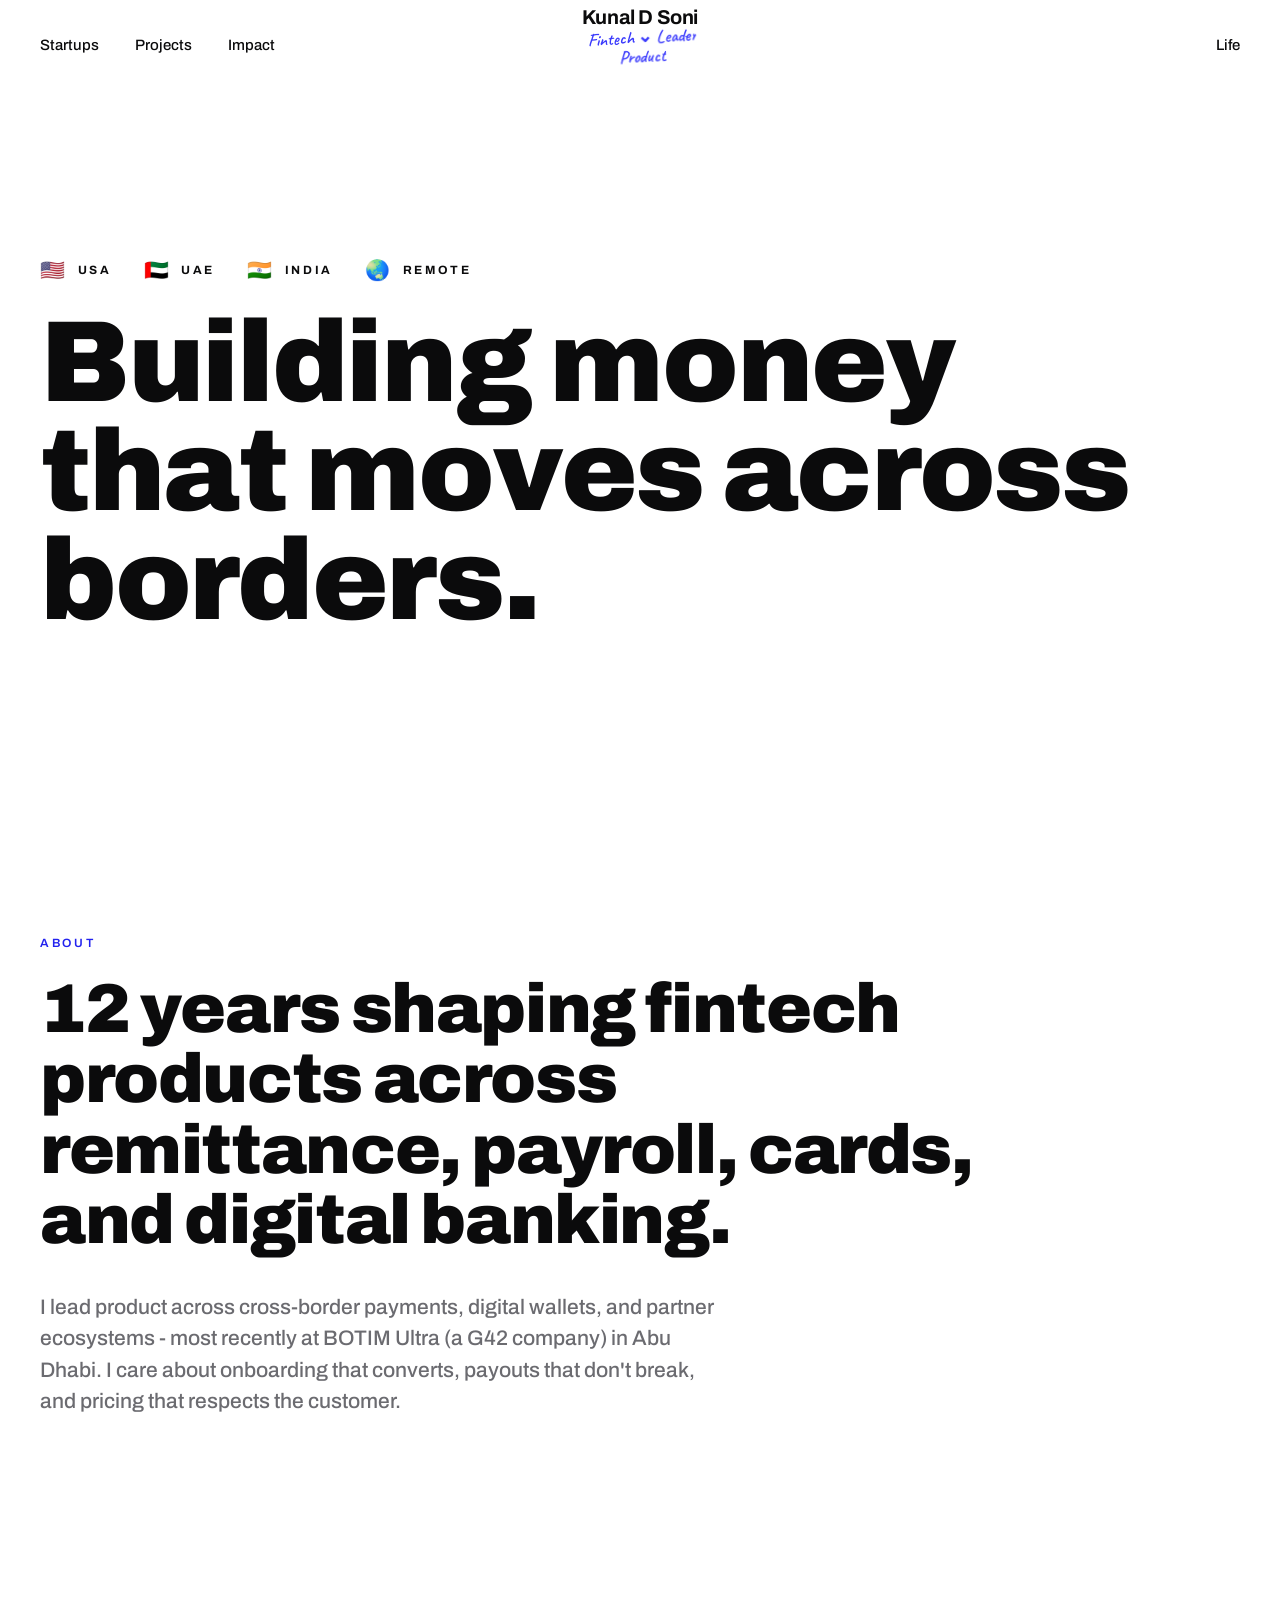
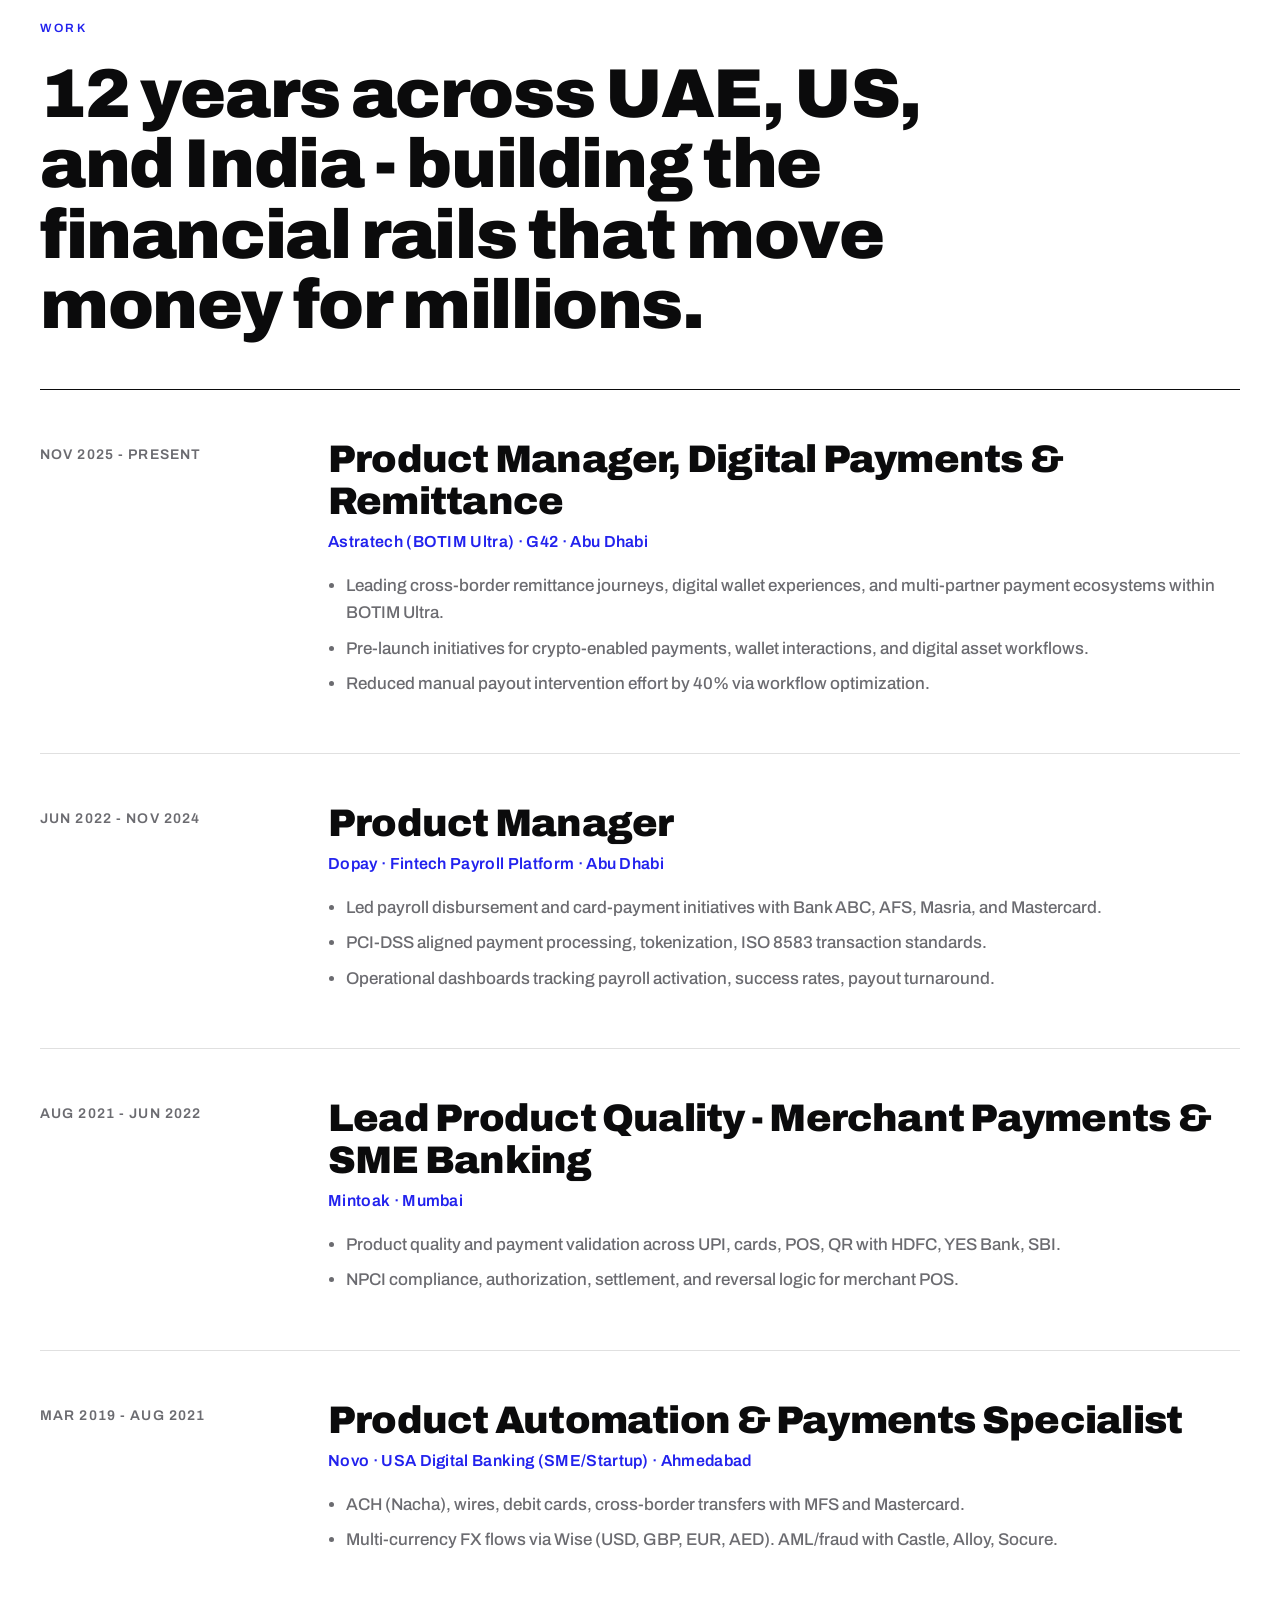
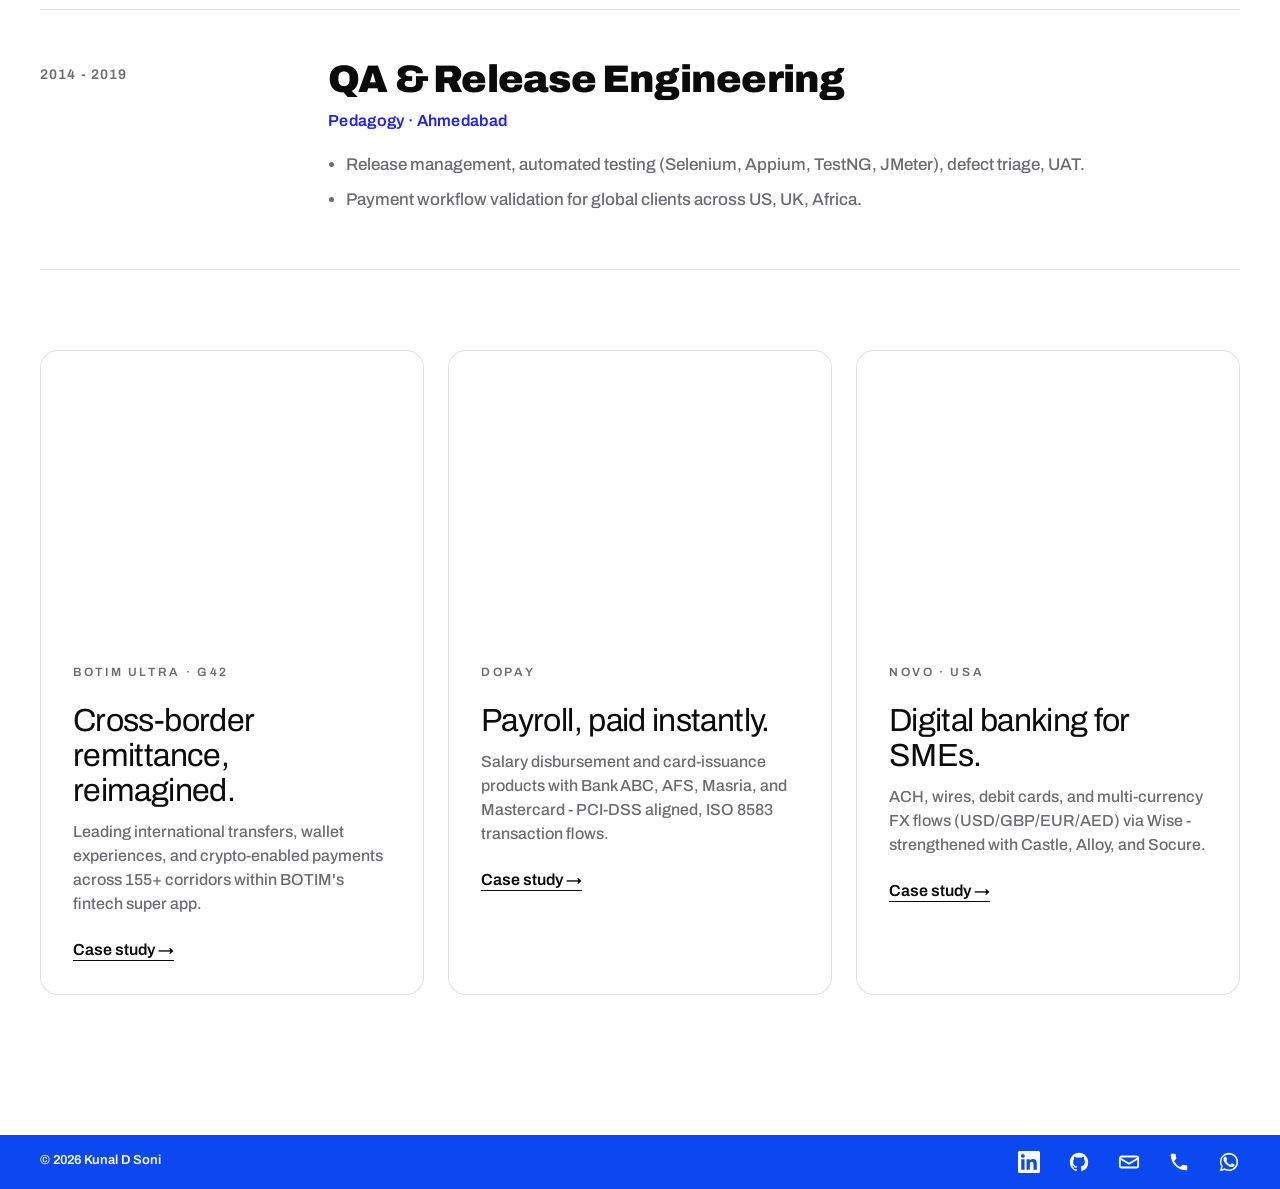
==== index.html @ e337e614 "Portfolio" ====
<!doctype html>
<html lang="en">
<head>
<meta charset="utf-8" />
<meta name="viewport" content="width=device-width,initial-scale=1" />
<title>Kunal D Soni - Senior Fintech Product Manager</title>
<meta name="description" content="Kunal D Soni - Senior Fintech Product Manager. 12 years building payments, remittance, cards, and digital banking products across UAE, US, and India." />
<link rel="preconnect" href="https://fonts.googleapis.com">
<link rel="preconnect" href="https://fonts.gstatic.com" crossorigin>
<link href="https://fonts.googleapis.com/css2?family=Archivo:ital,wght@0,300..900;1,300..900&family=Archivo+Narrow:wght@400..700&family=Caveat:wght@500;600;700&display=swap" rel="stylesheet">
<link rel="stylesheet" href="styles.css" />
</head>
<body>

<header class="nav nav--solid" id="nav">
  <a class="logo" href="#">
    <span>Kunal D Soni</span>
    <span class="logo__note">
      <span class="logo__note-row">
        <span class="logo__note-word logo__note-word--a">Fintech&nbsp;</span><span class="logo__note-arrow">⌄</span><span class="logo__note-word logo__note-word--b">&nbsp;Leader</span>
      </span>
      <span class="logo__note-row logo__note-row--indent">
        <span class="logo__note-word logo__note-word--c">Product</span>
      </span>
    </span>
  </a>
    <button class="nav__toggle" id="navToggle" aria-label="Menu" aria-expanded="false">
      <span></span><span></span><span></span>
    </button>
  <nav class="nav__links nav__links--left">
    <span class="has-submenu has-submenu--left">
      <a href="startups.html">Startups</a>
      <span class="submenu" role="menu">
        <a href="startups.html#botim"><span class="submenu__num">01</span><span class="submenu__word">Botim</span></a>
        <a href="startups.html#dopay"><span class="submenu__num">02</span><span class="submenu__word">Dopay</span></a>
        <a href="startups.html#mintoak"><span class="submenu__num">03</span><span class="submenu__word">Mintoak</span></a>
        <a href="startups.html#novo"><span class="submenu__num">04</span><span class="submenu__word">Novo</span></a>
        <a href="startups.html#pedagogy"><span class="submenu__num">05</span><span class="submenu__word">Pedagogy</span></a>
      </span>
    </span>
    <a href="projects.html">Projects</a>
    <a href="impact.html">Impact</a>
  </nav>
  <nav class="nav__links nav__links--right">
    <span class="has-submenu">
      <a href="life.html">Life</a>
      <span class="submenu" role="menu">
        <a href="life.html#travel"><span class="submenu__num">01</span><span class="submenu__word">Travel</span></a>
        <a href="life.html#food"><span class="submenu__num">02</span><span class="submenu__word">Food</span></a>
        <a href="life.html#books"><span class="submenu__num">03</span><span class="submenu__word">Books</span></a>
      </span>
    </span>
  </nav>
</header>

<section class="hero hero--plain">
  <div class="hero__inner">
    <ul class="locale-row" aria-label="Locations">
      <li><span class="flag">🇺🇸</span>USA</li>
      <li><span class="flag">🇦🇪</span>UAE</li>
      <li><span class="flag">🇮🇳</span>INDIA</li>
      <li><span class="flag">🌏</span>REMOTE</li>
    </ul>
    <h1 class="hero__title">
      <span>Building money</span>
      <span><em>that moves across borders.</em></span>
    </h1>
  </div>
</section>


<section class="intro" id="work">
  <div class="intro__grid">
    <p class="eyebrow dark">About</p>
    <h2 class="display">
      12 years shaping fintech products across <em>remittance, payroll, cards,</em> and digital banking.
    </h2>
    <p class="lede">
      I lead product across cross-border payments, digital wallets, and partner ecosystems -
      most recently at BOTIM Ultra (a G42 company) in Abu Dhabi. I care about onboarding that
      converts, payouts that don't break, and pricing that respects the customer.
    </p>
  </div>
</section>

<section class="timeline-wrap" id="work-timeline">
  <div class="timeline-wrap__inner">
    <p class="eyebrow dark">Work</p>
    <h2 class="display">12 years across <em>UAE, US,</em> and India - building the financial rails that move money for millions.</h2>

    <div class="timeline">
      <article class="job">
        <div class="job__when">Nov 2025 - Present</div>
        <div class="job__body">
          <h3>Product Manager, Digital Payments & Remittance</h3>
          <p class="job__co">Astratech (BOTIM Ultra) · G42 · Abu Dhabi</p>
          <ul>
            <li>Leading cross-border remittance journeys, digital wallet experiences, and multi-partner payment ecosystems within BOTIM Ultra.</li>
            <li>Pre-launch initiatives for crypto-enabled payments, wallet interactions, and digital asset workflows.</li>
            <li>Reduced manual payout intervention effort by 40% via workflow optimization.</li>
          </ul>
        </div>
      </article>

      <article class="job">
        <div class="job__when">Jun 2022 - Nov 2024</div>
        <div class="job__body">
          <h3>Product Manager</h3>
          <p class="job__co">Dopay · Fintech Payroll Platform · Abu Dhabi</p>
          <ul>
            <li>Led payroll disbursement and card-payment initiatives with Bank ABC, AFS, Masria, and Mastercard.</li>
            <li>PCI-DSS aligned payment processing, tokenization, ISO 8583 transaction standards.</li>
            <li>Operational dashboards tracking payroll activation, success rates, payout turnaround.</li>
          </ul>
        </div>
      </article>

      <article class="job">
        <div class="job__when">Aug 2021 - Jun 2022</div>
        <div class="job__body">
          <h3>Lead Product Quality - Merchant Payments & SME Banking</h3>
          <p class="job__co">Mintoak · Mumbai</p>
          <ul>
            <li>Product quality and payment validation across UPI, cards, POS, QR with HDFC, YES Bank, SBI.</li>
            <li>NPCI compliance, authorization, settlement, and reversal logic for merchant POS.</li>
          </ul>
        </div>
      </article>

      <article class="job">
        <div class="job__when">Mar 2019 - Aug 2021</div>
        <div class="job__body">
          <h3>Product Automation & Payments Specialist</h3>
          <p class="job__co">Novo · USA Digital Banking (SME/Startup) · Ahmedabad</p>
          <ul>
            <li>ACH (Nacha), wires, debit cards, cross-border transfers with MFS and Mastercard.</li>
            <li>Multi-currency FX flows via Wise (USD, GBP, EUR, AED). AML/fraud with Castle, Alloy, Socure.</li>
          </ul>
        </div>
      </article>

      <article class="job">
        <div class="job__when">2014 - 2019</div>
        <div class="job__body">
          <h3>QA & Release Engineering</h3>
          <p class="job__co">Pedagogy · Ahmedabad</p>
          <ul>
            <li>Release management, automated testing (Selenium, Appium, TestNG, JMeter), defect triage, UAT.</li>
            <li>Payment workflow validation for global clients across US, UK, Africa.</li>
          </ul>
        </div>
      </article>
    </div>
  </div>
</section>

<section class="cards" id="projects">
  <article class="card">
    <div class="card__media" style="background-image:url('https://images.unsplash.com/photo-1556742502-ec7c0e9f34b1?auto=format&fit=crop&w=1400&q=80')"></div>
    <div class="card__body">
      <p class="tag">BOTIM Ultra · G42</p>
      <h3>Cross-border remittance, reimagined.</h3>
      <p>Leading international transfers, wallet experiences, and crypto-enabled payments across 155+ corridors within BOTIM's fintech super app.</p>
      <a class="arrow" href="#">Case study →</a>
    </div>
  </article>
  <article class="card">
    <div class="card__media" style="background-image:url('https://images.unsplash.com/photo-1565514020179-026b92b84bb6?auto=format&fit=crop&w=1400&q=80')"></div>
    <div class="card__body">
      <p class="tag">Dopay</p>
      <h3>Payroll, paid instantly.</h3>
      <p>Salary disbursement and card-issuance products with Bank ABC, AFS, Masria, and Mastercard - PCI-DSS aligned, ISO 8583 transaction flows.</p>
      <a class="arrow" href="#">Case study →</a>
    </div>
  </article>
  <article class="card">
    <div class="card__media" style="background-image:url('https://images.unsplash.com/photo-1559526324-4b87b5e36e44?auto=format&fit=crop&w=1400&q=80')"></div>
    <div class="card__body">
      <p class="tag">Novo · USA</p>
      <h3>Digital banking for SMEs.</h3>
      <p>ACH, wires, debit cards, and multi-currency FX flows (USD/GBP/EUR/AED) via Wise - strengthened with Castle, Alloy, and Socure.</p>
      <a class="arrow" href="#">Case study →</a>
    </div>
  </article>
</section>


<footer class="foot">
  <div class="foot__bottom">
    <span class="foot__copy">© 2026 Kunal D Soni</span>
    <span class="foot__bottom-links">
      <a href="https://www.linkedin.com/in/kunaldsoni/" target="_blank" rel="noopener" aria-label="LinkedIn">
        <svg viewBox="0 0 24 24" fill="#fff"><path d="M20.45 20.45h-3.55v-5.57c0-1.33-.03-3.04-1.85-3.04-1.86 0-2.14 1.45-2.14 2.95v5.66H9.36V9h3.41v1.56h.05c.48-.9 1.64-1.85 3.37-1.85 3.6 0 4.27 2.37 4.27 5.45v6.29zM5.34 7.43a2.06 2.06 0 1 1 0-4.13 2.06 2.06 0 0 1 0 4.13zM7.12 20.45H3.56V9h3.56v11.45zM22.22 0H1.77C.79 0 0 .77 0 1.72v20.56C0 23.23.79 24 1.77 24h20.45c.98 0 1.78-.77 1.78-1.72V1.72C24 .77 23.2 0 22.22 0z"/></svg>
      </a>
      <a href="https://github.com/kunaldsoni" target="_blank" rel="noopener" aria-label="GitHub">
        <svg viewBox="0 0 24 24" fill="#fff"><path d="M12 2C6.48 2 2 6.58 2 12.22c0 4.51 2.87 8.34 6.84 9.69.5.1.68-.22.68-.49 0-.24-.01-.88-.01-1.72-2.78.62-3.37-1.36-3.37-1.36-.46-1.18-1.11-1.5-1.11-1.5-.91-.63.07-.62.07-.62 1 .07 1.53 1.05 1.53 1.05.89 1.56 2.34 1.11 2.91.85.09-.66.35-1.11.63-1.36-2.22-.26-4.55-1.13-4.55-5.04 0-1.11.39-2.02 1.03-2.74-.1-.26-.45-1.3.1-2.7 0 0 .84-.27 2.75 1.05.8-.23 1.65-.34 2.5-.34s1.7.11 2.5.34c1.91-1.32 2.75-1.05 2.75-1.05.55 1.4.2 2.44.1 2.7.64.72 1.03 1.63 1.03 2.74 0 3.92-2.34 4.78-4.57 5.03.36.32.68.94.68 1.9 0 1.37-.01 2.48-.01 2.81 0 .27.18.6.69.49A10.05 10.05 0 0 0 22 12.22C22 6.58 17.52 2 12 2Z"/></svg>
      </a>
      <a href="mailto:soni.kunal.dilip@gmail.com" aria-label="Email">
        <svg viewBox="0 0 24 24" xmlns="http://www.w3.org/2000/svg"><path fill="none" stroke="#fff" stroke-width="2" stroke-linecap="round" stroke-linejoin="round" d="M4 6h16c1.1 0 2 .9 2 2v8c0 1.1-.9 2-2 2H4c-1.1 0-2-.9-2-2V8c0-1.1.9-2 2-2z"/><path fill="none" stroke="#fff" stroke-width="2" stroke-linecap="round" stroke-linejoin="round" d="M22 8l-10 6L2 8"/></svg>
      </a>
      <a href="tel:+971529397033" aria-label="Phone">
        <svg viewBox="0 0 24 24" fill="#fff"><path d="M6.6 10.8a15 15 0 0 0 6.6 6.6l2.2-2.2a1 1 0 0 1 1-.25 11.4 11.4 0 0 0 3.6.57 1 1 0 0 1 1 1V20a1 1 0 0 1-1 1A17 17 0 0 1 3 4a1 1 0 0 1 1-1h3.5a1 1 0 0 1 1 1c0 1.25.2 2.46.57 3.6a1 1 0 0 1-.25 1l-2.22 2.2z"/></svg>
      </a>
      <a href="https://wa.me/971529397033" target="_blank" rel="noopener" aria-label="WhatsApp">
        <svg viewBox="0 0 24 24" fill="#fff"><path d="M17.47 14.38c-.3-.15-1.76-.87-2.03-.97-.27-.1-.47-.15-.67.15-.2.3-.77.97-.94 1.17-.17.2-.35.22-.65.07-.3-.15-1.26-.46-2.4-1.48-.89-.79-1.49-1.77-1.66-2.07-.17-.3-.02-.46.13-.61.13-.13.3-.35.45-.52.15-.17.2-.3.3-.5.1-.2.05-.37-.02-.52-.07-.15-.67-1.62-.92-2.22-.24-.58-.49-.5-.67-.51l-.57-.01c-.2 0-.52.07-.79.37-.27.3-1.04 1.02-1.04 2.48 0 1.46 1.06 2.88 1.21 3.08.15.2 2.09 3.2 5.07 4.49.71.31 1.26.49 1.69.63.71.22 1.36.19 1.87.12.57-.08 1.76-.72 2.01-1.41.25-.7.25-1.29.17-1.41-.07-.13-.27-.2-.57-.35ZM12.04 2C6.58 2 2.13 6.45 2.13 11.91c0 1.75.46 3.45 1.32 4.95L2 22l5.25-1.38a9.86 9.86 0 0 0 4.79 1.22h.01c5.46 0 9.91-4.45 9.91-9.91 0-2.65-1.03-5.14-2.9-7.01A9.84 9.84 0 0 0 12.04 2Zm0 18.13h-.01c-1.5 0-2.97-.4-4.25-1.16l-.31-.18-3.16.83.84-3.08-.2-.32a8.21 8.21 0 0 1-1.26-4.31c0-4.53 3.69-8.22 8.23-8.22 2.2 0 4.26.86 5.81 2.41a8.16 8.16 0 0 1 2.41 5.81c0 4.53-3.69 8.22-8.1 8.22Z"/></svg>
      </a>
    </span>
  </div>
</footer>

<script src="script.js"></script>
</body>
</html>
---- styles.css ----
:root{
  --ink:#0b0b0c;
  --paper:#ffffff;
  --cream:#dcd6fb;
  --accent:#2222EE;
  --muted:#6b6b70;
  --line:rgba(0,0,0,.12);
  --radius:18px;
  --maxw:1320px;
  --ease:cubic-bezier(.2,.7,.2,1);
}
*{box-sizing:border-box}
html,body{margin:0;padding:0}
html{scroll-behavior:smooth;scroll-padding-top:130px}
body{
  font-family:'Archivo',system-ui,sans-serif;
  background:var(--paper);
  color:var(--ink);
  -webkit-font-smoothing:antialiased;
  line-height:1.5;
  font-weight:500;
}
img,video{display:block;max-width:100%}
a{color:inherit;text-decoration:none}
em{font-style:normal;font-family:'Archivo',sans-serif;font-weight:900}
h1,h2,h3,h4,.display,.hero__title,.num,blockquote{font-family:'Archivo',sans-serif;font-weight:900;letter-spacing:-.01em}

/* ---------- NAV ---------- */
.nav{
  position:fixed;top:0;left:0;right:0;z-index:50;
  display:flex;align-items:center;justify-content:space-between;
  padding:28px 40px 16px;
  color:#fff;
  transition:background .4s var(--ease), color .4s var(--ease), backdrop-filter .4s;
}
.nav .logo{position:absolute;left:50%;top:50%;transform:translate(-50%,-50%);align-items:center}
.nav.scrolled{background:rgba(255,255,255,.9);backdrop-filter:blur(14px);color:var(--ink);border-bottom:1px solid var(--line)}
.nav.scrolled .btn--light{background:var(--ink);color:#fff}
.logo{display:inline-flex;flex-direction:column;align-items:flex-start;gap:2px;font-weight:700;letter-spacing:-.02em;font-size:20px;line-height:1}
.logo__note{display:inline-flex;flex-direction:column;align-items:center;font-family:'Caveat',cursive;font-weight:600;font-size:18px;letter-spacing:0;color:#3a3afc;transform:rotate(-3deg);transform-origin:left center;line-height:1;margin-left:4px;margin-top:2px}
.logo__note-row{white-space:nowrap;line-height:1.05;display:inline-flex;align-items:baseline}
.logo__note-row--indent{padding-bottom:2px}
.logo__note-word{display:inline-block;clip-path:inset(0 100% 0 0);animation:ink-draw .8s ease-out forwards}
.logo__note-word--a{animation-delay:.25s}
.logo__note-word--b{animation-delay:.95s}
.logo__note-word--c{animation-delay:2.05s}
.logo__note-arrow{display:inline-block;font-family:'Archivo',sans-serif;font-weight:700;transform:translateY(-1px) scale(.4);opacity:0;animation:arrow-pop .45s cubic-bezier(.34,1.56,.64,1) forwards;animation-delay:1.65s}
@keyframes ink-draw{to{clip-path:inset(0 0 0 0)}}
@keyframes arrow-pop{to{transform:translateY(-1px) scale(1);opacity:1}}
@media (prefers-reduced-motion:reduce){.logo__note-word,.logo__note-arrow{animation:none;clip-path:none;opacity:1;transform:none}}
.nav__links{display:flex;gap:36px;font-weight:500;font-size:15px}
.nav__links a{
  display:inline-block;padding:6px 0;
  transition:transform .25s var(--ease);
}
.nav__links a:hover{transform:translateY(-4px)}
.nav__cta{display:flex;align-items:center;gap:14px}
.search{background:transparent;border:0;color:inherit;cursor:pointer;padding:8px;border-radius:50%}
.search:hover{background:rgba(255,255,255,.15)}

/* ---------- BUTTONS ---------- */
.btn{
  display:inline-flex;align-items:center;gap:10px;
  font-weight:600;font-size:15px;letter-spacing:.01em;
  padding:14px 26px;border-radius:999px;
  transition:transform .25s var(--ease), background .25s, color .25s;
  cursor:pointer;border:0;
}
.btn:hover{transform:translateY(-2px)}
.btn--solid{background:var(--ink);color:#fff}
.btn--solid:hover{background:var(--accent)}
.btn--light{background:#fff;color:var(--ink)}
.btn--ghost{background:transparent;color:#fff;border:1px solid rgba(255,255,255,.5)}
.btn--ghost:hover{background:rgba(255,255,255,.12)}
.btn.lg{padding:20px 38px;font-size:17px}
.play{display:inline-flex;align-items:center;justify-content:center;width:26px;height:26px;border-radius:50%;background:rgba(255,255,255,.18);font-size:12px}

/* ---------- HERO ---------- */
.hero{
  position:relative;
  height:100vh;min-height:680px;
  overflow:hidden;
  color:#fff;
  display:flex;align-items:flex-end;
}
.hero__video{
  position:absolute;inset:0;
  width:100%;height:100%;
  object-fit:cover;
  z-index:0;
}
.hero__scrim{
  position:absolute;inset:0;z-index:1;
  background:
    linear-gradient(180deg, rgba(0,0,0,.45) 0%, rgba(0,0,0,0) 35%, rgba(0,0,0,0) 60%, rgba(0,0,0,.65) 100%),
    linear-gradient(90deg, rgba(0,0,0,.35), rgba(0,0,0,0) 50%);
}
.hero__inner{
  position:relative;z-index:2;
  padding:0 40px 90px;
  max-width:var(--maxw);width:100%;margin:0 auto;
}
.eyebrow{
  text-transform:uppercase;letter-spacing:.22em;font-size:12px;font-weight:600;
  opacity:.85;margin:0 0 22px;
}
.eyebrow.dark{color:var(--accent);opacity:1}
.hero__title{
  font-family:'Archivo',sans-serif;
  font-weight:900;
  font-size:clamp(56px, 9vw, 140px);
  line-height:.95;
  letter-spacing:-.02em;
  margin:0 0 38px;
  text-transform:none;
}
.hero__title span{display:block}
.hero__row{display:flex;gap:14px;flex-wrap:wrap}
.vctrl{
  position:absolute;right:32px;bottom:32px;z-index:3;
  width:64px;height:64px;
  background:transparent;
  border:1.5px solid #fff;
  border-radius:0;
  cursor:pointer;
  display:flex;align-items:center;justify-content:center;
  transition:background .25s var(--ease);
}
.vctrl:hover{background:rgba(255,255,255,.15)}
.vctrl__icon{display:inline-flex;gap:5px;align-items:center;justify-content:center;width:18px;height:20px}
.vctrl__icon i{display:block;width:4px;height:20px;background:#fff}
/* play state */
.vctrl.is-paused .vctrl__icon{
  width:0;height:0;
  border-style:solid;
  border-width:10px 0 10px 16px;
  border-color:transparent transparent transparent #fff;
  margin-left:4px;
}
.vctrl.is-paused .vctrl__icon i{display:none}
.hero__scroll{
  position:absolute;left:40px;bottom:32px;z-index:3;
  font-size:12px;letter-spacing:.22em;text-transform:uppercase;
  display:flex;align-items:center;gap:14px;
}
.hero__scroll span{width:40px;height:1px;background:#fff;display:block;animation:dash 2s var(--ease) infinite}
@keyframes dash{0%,100%{transform:scaleX(.4);transform-origin:left}50%{transform:scaleX(1);transform-origin:left}}

/* ---------- MARQUEE ---------- */
.marquee{
  background:var(--ink);color:#fff;
  padding:22px 0;overflow:hidden;
  border-top:1px solid rgba(255,255,255,.08);
  border-bottom:1px solid rgba(255,255,255,.08);
}
.marquee__track{
  display:flex;gap:48px;white-space:nowrap;
  animation:scroll 40s linear infinite;
  font-family:'Archivo',sans-serif;font-size:22px;font-weight:300;opacity:.85;
}
.marquee__track span{flex-shrink:0}
@keyframes scroll{to{transform:translateX(-50%)}}

/* ---------- INTRO ---------- */
.intro{padding:160px 40px 100px;max-width:var(--maxw);margin:0 auto}
.intro__grid{max-width:980px}
.display{
  font-family:'Archivo',sans-serif;font-weight:900;
  font-size:clamp(40px, 5.4vw, 78px);
  line-height:1.02;letter-spacing:-.02em;
  margin:18px 0 36px;
}
.display.light{color:#fff}
.lede{font-size:21px;line-height:1.5;color:var(--muted);max-width:680px}

/* ---------- CARDS ---------- */
.cards{
  display:grid;grid-template-columns:repeat(3,1fr);gap:24px;
  max-width:var(--maxw);margin:0 auto;padding:0 40px 140px;
}
.card{
  background:#fff;border-radius:var(--radius);overflow:hidden;
  border:1px solid var(--line);
  transition:transform .5s var(--ease), box-shadow .5s var(--ease);
}
.card:hover{transform:translateY(-6px);box-shadow:0 30px 60px -30px rgba(0,0,0,.25)}
.card__media{height:280px;background-size:cover;background-position:center;transition:transform .8s var(--ease)}
.card:hover .card__media{transform:scale(1.05)}
.card__body{padding:32px}
.tag{font-size:12px;letter-spacing:.22em;text-transform:uppercase;color:var(--accent);font-weight:600;margin:0 0 14px}
.card__body h3{font-family:'Archivo',sans-serif;font-weight:400;font-size:32px;letter-spacing:-.02em;margin:0 0 12px;line-height:1.1}
.card__body p{color:var(--muted);margin:0 0 22px}
.arrow{font-weight:600;border-bottom:1px solid currentColor;padding-bottom:2px;transition:color .25s}
.arrow:hover{color:var(--accent)}

/* ---------- QUOTE ---------- */
.quote{
  background:var(--cream);
  padding:140px 40px;text-align:center;
}
.quote blockquote{
  max-width:1000px;margin:0 auto;
  font-family:'Archivo',sans-serif;font-weight:300;
  font-size:clamp(28px, 4vw, 52px);
  line-height:1.2;letter-spacing:-.02em;
}
.quote p{margin:0 0 28px}
.quote footer{font-family:'Inter',sans-serif;font-size:14px;letter-spacing:.18em;text-transform:uppercase;color:var(--muted);font-weight:600}

/* ---------- STATS ---------- */
.stats{
  display:grid;grid-template-columns:repeat(4,1fr);
  max-width:var(--maxw);margin:0 auto;padding:140px 40px;
  gap:24px;
}
.stat{display:flex;flex-direction:column;gap:8px;border-top:1px solid var(--ink);padding-top:24px}
.num{font-family:'Archivo',sans-serif;font-weight:400;font-size:clamp(48px,5vw,72px);letter-spacing:-.03em;line-height:1}
.lbl{font-size:14px;color:var(--muted);letter-spacing:.05em}

/* ---------- CTA ---------- */
.cta{
  background:var(--cream);color:var(--ink);
  padding:160px 40px;text-align:center;
}
.cta p{font-size:19px;color:rgba(0,0,0,.65);margin:0 0 40px}
.cta .display.light{color:var(--ink)}

/* ---------- FOOTER (Obama-style blue) ---------- */
.foot{
  background:#0b48f0;color:#fff;
  padding:10px 40px;
}
.foot__top{
  max-width:var(--maxw);margin:0 auto 60px;
  display:flex;justify-content:flex-start;
}
.foot__cta{
  background:#fff;color:var(--ink);
  padding:18px 38px;border-radius:0;
  font-family:'Archivo',sans-serif;font-weight:800;font-size:18px;
  letter-spacing:-.01em;
  transition:background .25s, color .25s;
}
.foot__cta:hover{background:var(--ink);color:#fff}
.foot__grid{
  display:grid;grid-template-columns:repeat(4,1fr);gap:40px;
  max-width:var(--maxw);margin:0 auto;
}
.foot__col{display:flex;flex-direction:column}
.foot h4{
  font-size:15px;font-weight:600;letter-spacing:0;
  margin:0 0 32px;padding-bottom:18px;
  border-top:1px solid #fff;padding-top:24px;
  color:#fff;
  text-transform:none;
}
.foot a{
  display:flex;align-items:center;gap:10px;
  padding:10px 0;color:#fff;
  font-family:'Archivo',sans-serif;font-weight:800;font-size:22px;
  letter-spacing:-.01em;line-height:1.2;
  transition:opacity .2s, transform .25s var(--ease);
}
.foot a:hover{transform:translateX(4px);text-decoration:underline;text-underline-offset:6px;text-decoration-thickness:2px}
.foot__col--social{flex-direction:row;flex-wrap:wrap;gap:28px;align-items:center}
.foot__col--social h4{flex-basis:100%;margin-bottom:8px}
.foot__col--social a{
  font-size:0;padding:0;width:32px;height:32px;
  display:inline-flex;align-items:center;justify-content:center;
  background:transparent;
  transition:opacity .2s, transform .2s var(--ease);
}
.foot__col--social a:hover{opacity:.7;transform:translateY(-2px);text-decoration:none;background:transparent}
.foot__col--social svg{width:28px;height:28px;flex-shrink:0;fill:#fff}
.foot__bottom{
  max-width:var(--maxw);margin:0 auto;padding-top:0;
  border-top:none;
  display:flex;justify-content:space-between;flex-wrap:wrap;gap:16px;
  font-size:14px;color:rgba(255,255,255,.85);
}
.small{font-size:13px;color:rgba(255,255,255,.7);margin-top:12px}

/* ---------- SUB-PAGES ---------- */
.nav--solid{background:var(--paper);color:var(--ink);border-bottom:1px solid transparent;position:sticky}
.nav--solid.scrolled{border-bottom-color:var(--line)}
.nav--solid .nav__links a.active{font-weight:800}
.page{padding-top:0}
.page__main{max-width:var(--maxw);margin:0 auto;padding:140px 40px 80px}
.page__head{max-width:1000px;margin:0 auto;padding-bottom:0;position:relative;text-align:center}
.page__head .locale-row{justify-content:center}
.page__head .locale-row{margin:24px 0 0;padding-bottom:0}
.page__head .display{margin-top:16px}

.timeline-wrap{padding:80px 40px 80px}
.timeline-wrap__inner{max-width:var(--maxw);margin:0 auto}
.timeline-wrap .display{margin-bottom:48px;max-width:1000px}
.timeline{display:flex;flex-direction:column;gap:0;border-top:1px solid var(--ink)}
.job{display:grid;grid-template-columns:240px 1fr;gap:48px;padding:48px 0;border-bottom:1px solid var(--line)}
.job__when{font-size:14px;letter-spacing:.08em;text-transform:uppercase;color:var(--muted);font-weight:600;padding-top:6px}
.job__body h3{font-family:'Archivo',sans-serif;font-weight:900;font-size:clamp(28px,3vw,40px);line-height:1.1;letter-spacing:-.02em;margin:0 0 8px}
.job__co{color:var(--accent);font-weight:600;margin:0 0 18px;letter-spacing:.02em}
.job__body ul{margin:0;padding-left:18px;color:var(--muted);font-size:17px;line-height:1.6}
.job__body li{margin-bottom:8px}

.projects{display:flex;flex-direction:column;border-top:1px solid var(--ink)}
.proj{padding:56px 0;border-bottom:1px solid var(--line)}
.proj h3{font-family:'Archivo',sans-serif;font-weight:900;font-size:clamp(36px,5vw,64px);line-height:1.05;letter-spacing:-.025em;margin:8px 0 18px;max-width:18ch}
.proj p:not(.tag){font-size:19px;color:var(--muted);max-width:75ch;line-height:1.6}

.stats--page{padding:60px 0;grid-template-columns:repeat(3,1fr)}
.impact-story{margin:8px auto 0;padding-top:48px;border-top:1px solid var(--line);max-width:900px}
.bullets{margin:32px 0 0;padding-left:20px;color:var(--muted);font-size:18px;line-height:1.65}
.bullets li{margin-bottom:12px}

.contact{display:flex;flex-direction:column;border-top:1px solid var(--ink)}
.contact__row{
  display:grid;grid-template-columns:220px 1fr;gap:32px;
  padding:32px 0;border-bottom:1px solid var(--line);
  align-items:baseline;transition:padding .3s var(--ease), color .3s;
}
.contact__row:hover:not(.contact__row--static){padding-left:18px;color:var(--accent)}
.contact__lbl{font-size:14px;letter-spacing:.18em;text-transform:uppercase;color:var(--muted);font-weight:600}
.contact__val{font-family:'Archivo',sans-serif;font-weight:900;font-size:clamp(28px,3.4vw,44px);letter-spacing:-.02em;line-height:1.1}

/* ---------- BIG LINKS (LinkedIn / GitHub) ---------- */
.big-links{
  list-style:none;margin:60px 0 80px;padding:0;
  border-top:1px solid var(--ink);
}
.big-links li{border-bottom:1px solid var(--ink)}
.big-link{
  position:relative;display:flex;align-items:center;gap:32px;
  padding:36px 28px;
  color:var(--ink);
  overflow:hidden;isolation:isolate;
  transition:color .5s var(--ease), padding-left .5s var(--ease);
}
.big-link::before{
  content:"";position:absolute;inset:0;z-index:-1;
  background:var(--ink);
  transform:translateY(101%);
  transition:transform .55s cubic-bezier(.7,0,.2,1);
}
.big-link:hover{color:#fff;padding-left:48px}
.big-link:hover::before{transform:translateY(0)}

/* Brand icon - slides in from the left on hover */
.big-link__icon{
  display:inline-flex;align-items:center;justify-content:center;
  width:72px;height:72px;flex-shrink:0;
  transform:translateX(-30px) scale(.6);opacity:0;
  transition:transform .55s var(--ease), opacity .4s;
}
.big-link__icon svg{width:100%;height:100%}
.big-link:hover .big-link__icon{transform:translateX(0) scale(1);opacity:1}

/* Text mask - two stacked copies slide up like a flip board */
.big-link__row{
  display:flex;align-items:center;justify-content:space-between;
  flex:1;gap:24px;
}
.big-link__text{
  display:flex;flex-direction:column;overflow:hidden;
  font-family:'Archivo',sans-serif;font-weight:900;
  font-size:clamp(48px, 8vw, 120px);
  line-height:1;letter-spacing:-.03em;
  height:1em;
}
.big-link__text span{
  display:block;
  transform:translateY(0);
  transition:transform .55s cubic-bezier(.7,0,.2,1);
}
.big-link:hover .big-link__text span{transform:translateY(-100%)}

/* Arrow - rotates 45deg on hover */
.big-link__arrow{
  display:inline-flex;align-items:center;justify-content:center;
  width:56px;height:56px;flex-shrink:0;
  border:1.5px solid currentColor;border-radius:50%;
  transition:transform .5s var(--ease);
}
.big-link__arrow svg{width:24px;height:24px}
.big-link:hover .big-link__arrow{transform:rotate(45deg)}

@media (max-width:900px){
  .big-link{padding:24px 16px;gap:16px}
  .big-link:hover{padding-left:24px}
  .big-link__icon{width:44px;height:44px}
  .big-link__arrow{width:44px;height:44px}
  .big-link__arrow svg{width:18px;height:18px}
}

/* ---------- CONTACT (IMPACT) ---------- */
.page--dark{background:#0b0b0c;color:#fff}
.nav--dark{background:#0b0b0c;color:#fff;border-bottom:1px solid rgba(255,255,255,.08)}
.nav--dark .nav__links a.active{color:var(--accent)}

.contact-hero{
  max-width:var(--maxw);margin:0 auto;
  padding:160px 40px 60px;
  position:relative;
}
.contact-hero__eyebrow{
  display:inline-flex;align-items:center;gap:10px;
  font-size:13px;letter-spacing:.22em;text-transform:uppercase;font-weight:600;
  color:var(--accent);
  padding:8px 16px;border:1px solid rgba(34,34,238,.4);border-radius:999px;
  margin:0 0 50px;
}
.contact-hero__eyebrow::before{
  content:"";width:8px;height:8px;border-radius:50%;background:var(--accent);
  box-shadow:0 0 0 0 rgba(34,34,238,.6);
  animation:pulse 2s infinite;
}
@keyframes pulse{
  0%{box-shadow:0 0 0 0 rgba(34,34,238,.6)}
  70%{box-shadow:0 0 0 14px rgba(34,34,238,0)}
  100%{box-shadow:0 0 0 0 rgba(34,34,238,0)}
}

.contact-hero__title{
  font-family:'Archivo',sans-serif;font-weight:900;
  font-size:clamp(64px, 11vw, 180px);
  line-height:.9;letter-spacing:-.035em;
  margin:0 0 60px;
}
.contact-hero__title em{
  font-style:normal;font-weight:900;
  color:var(--accent);
  background:linear-gradient(180deg,var(--accent) 0%, #7a7aff 100%);
  -webkit-background-clip:text;background-clip:text;
  -webkit-text-fill-color:transparent;
}

.contact-hero__email{
  display:flex;align-items:center;justify-content:space-between;gap:24px;
  width:100%;padding:36px 0;
  border-top:1px solid var(--ink);
  border-bottom:1px solid var(--ink);
  font-family:'Archivo',sans-serif;font-weight:800;
  font-size:clamp(22px, 3.4vw, 44px);
  letter-spacing:-.02em;color:var(--ink);
  transition:padding .35s var(--ease), color .35s, border-color .35s;
}
.contact-hero__email:hover{padding-left:24px;padding-right:24px;color:var(--accent);border-color:var(--accent)}
.contact-hero__email svg{flex-shrink:0;transition:transform .35s var(--ease)}
.contact-hero__email:hover svg{transform:translateX(8px) rotate(-12deg)}

.contact-hero__grid{
  display:grid;grid-template-columns:repeat(3,1fr);gap:20px;
  margin:60px 0 80px;
}
.ch-card{
  display:flex;flex-direction:column;gap:14px;
  padding:36px 28px;
  background:#fff;
  border:1px solid var(--line);
  border-radius:20px;
  color:var(--ink);
  transition:background .3s, border-color .3s, transform .3s var(--ease), box-shadow .3s;
}
.ch-card:hover{background:#fff;border-color:var(--accent);transform:translateY(-4px);box-shadow:0 24px 50px -28px rgba(0,0,0,.25)}
.ch-card__lbl{font-size:12px;letter-spacing:.22em;text-transform:uppercase;color:var(--muted);font-weight:600}
.ch-card__val{font-family:'Archivo',sans-serif;font-weight:800;font-size:clamp(20px,2.2vw,28px);letter-spacing:-.01em}
.ch-card__cta{margin-top:auto;font-size:14px;color:var(--accent);font-weight:600;letter-spacing:.04em}

.contact-hero__ticker{
  overflow:hidden;
  padding:28px 0;
  border-top:1px solid var(--line);
  border-bottom:1px solid var(--line);
  margin-top:40px;
}
.contact-hero__ticker-track{
  display:flex;gap:42px;white-space:nowrap;
  animation:scroll 38s linear infinite;
  font-family:'Archivo',sans-serif;font-weight:900;
  font-size:clamp(28px,4vw,56px);letter-spacing:-.02em;
  color:rgba(0,0,0,.1);
  text-transform:uppercase;
}
.contact-hero__ticker-track span{flex-shrink:0}

.jump-letters{display:inline-block}
.jump-letters > span{display:inline-block;animation:letterJump 3.2s ease-in-out 1 forwards;will-change:transform;transform-origin:50% 100%}
@keyframes letterJump{
  0%,40%,100%{transform:translateY(0)}
  20%{transform:translateY(-0.45em)}
}

.foot .foot__copy{color:#fff;font-weight:600;font-size:13px;text-decoration:none;padding:6px 0;display:inline-block;transition:transform .25s var(--ease);cursor:default}
.foot .foot__copy:hover{transform:translateX(6px)}

.foot__bottom-links{display:inline-flex;gap:28px;flex-wrap:wrap;align-items:center}
.foot__bottom-links a{display:inline-flex;align-items:center;gap:10px;color:#fff;font-weight:700;text-decoration:none;font-size:16px;padding:6px 0;transition:opacity .2s}
.foot__bottom-links a:hover{text-decoration:none;color:#fff}
.foot__bottom-links a svg{width:22px;height:22px;flex-shrink:0}

.svc{
  position:relative;
  background:#fff;
  border:1px solid var(--line);
  border-radius:24px;
  padding:36px 32px;
  transition:transform .35s var(--ease), box-shadow .35s var(--ease), border-color .3s;
  overflow:hidden;
}
.svc::before{
  content:"";position:absolute;inset:0;border-radius:24px;
  background:linear-gradient(135deg, rgba(220,214,251,.0) 0%, rgba(220,214,251,.55) 100%);
  opacity:0;transition:opacity .35s var(--ease);pointer-events:none;
}
.svc:hover, .svc.svc--active{
  transform:translateY(-8px);
  box-shadow:0 30px 60px -28px rgba(11,72,240,.28), 0 8px 20px -10px rgba(0,0,0,.08);
  border-color:rgba(11,72,240,.25);
}
.svc:hover::before, .svc.svc--active::before{opacity:1}
.svc > *{position:relative;z-index:1}
.svc__logo{
  position:absolute;top:24px;right:24px;height:56px;width:auto;max-width:180px;
  object-fit:contain;object-position:right;background:transparent;padding:0;
  transition:transform .35s var(--ease);
}
.svc:hover .svc__logo, .svc.svc--active .svc__logo{transform:rotate(-4deg) scale(1.08)}
.tag__logo{display:inline-block;height:18px;width:auto;vertical-align:middle;margin-left:10px;filter:brightness(0)}

.locale-row{
  list-style:none;margin:0;padding:0;
  display:inline-flex;align-items:center;gap:32px;
  font-family:'Archivo',sans-serif;font-weight:700;
  letter-spacing:.22em;font-size:12px;color:var(--ink);
  text-transform:uppercase;
}
.locale-row--hero{color:#fff;margin:-8px 0 24px}
.hero--plain{background:#fff;color:var(--ink);height:auto;min-height:0;padding:180px 0 100px;align-items:flex-start}
.hero--plain .eyebrow{color:var(--accent);opacity:1;margin:0 0 22px}
.hero--plain .locale-row{color:var(--ink);margin:0 0 28px}
.hero--plain .hero__title{color:var(--ink)}
.hero--plain .hero__inner{padding:0 40px}
.locale-row li{display:inline-flex;align-items:center;gap:10px}
.flag{display:inline-block;font-size:20px;line-height:1}
.svc h3{transition:color .3s}
.svc:hover h3, .svc.svc--active h3{color:#0b48f0}

/* ---------- HAMBURGER ---------- */
.nav__toggle{display:none;background:transparent;border:0;cursor:pointer;padding:8px;color:inherit}
.nav__toggle span{display:block;width:24px;height:2px;background:currentColor;margin:5px 0;transition:transform .25s var(--ease), opacity .2s}
.nav.is-open .nav__toggle span:nth-child(1){transform:translateY(7px) rotate(45deg)}
.nav.is-open .nav__toggle span:nth-child(2){opacity:0}
.nav.is-open .nav__toggle span:nth-child(3){transform:translateY(-7px) rotate(-45deg)}

/* ---------- RESPONSIVE: TABLET ---------- */
@media (max-width:1100px){
  .cards{grid-template-columns:repeat(2,1fr);padding:0 24px 100px}
  .stats{grid-template-columns:repeat(2,1fr)}
  .intro{padding:120px 24px 80px}
  .timeline-wrap{padding:60px 24px}
  .svc{padding:32px 26px}
  .svc__logo{height:48px;max-width:140px;top:20px;right:20px}
  .display{font-size:clamp(34px,4.8vw,64px)}
  .hero__title{font-size:clamp(48px,8vw,110px)}
}

/* ---------- RESPONSIVE: MOBILE ---------- */
@media (max-width:760px){
  .nav{padding:14px 20px;flex-wrap:wrap}
  .nav__toggle{display:inline-flex;flex-direction:column;justify-content:center;margin-left:auto}
  .nav__links{
    display:none;flex-basis:100%;flex-direction:column;gap:6px;
    margin-top:14px;padding-top:14px;border-top:1px solid var(--line);
  }
  .nav.is-open .nav__links{display:flex !important}
  .nav__links a{padding:10px 0;font-size:17px}

  .hero{min-height:auto}
  .hero__inner{padding:0 20px 60px}
  .hero--plain{padding:120px 0 60px}
  .hero--plain .hero__inner{padding:0 20px}
  .hero__title{font-size:clamp(38px,11vw,68px);margin-bottom:24px}
  .eyebrow{font-size:11px;letter-spacing:.18em}

  .locale-row{gap:16px;font-size:11px;letter-spacing:.16em;flex-wrap:wrap}
  .locale-row li{gap:8px}
  .flag{font-size:18px}

  .intro,.cards,.stats,.quote,.cta{padding-left:20px;padding-right:20px}
  .intro{padding-top:80px;padding-bottom:60px}
  .display{font-size:clamp(28px,8vw,44px);line-height:1.08;margin:14px 0 24px}
  .lede{font-size:17px}

  .cards{grid-template-columns:1fr;gap:18px;padding-bottom:60px}
  .card__media{height:200px}
  .card__body{padding:24px}
  .card__body h3{font-size:24px}

  .timeline-wrap{padding:60px 20px}
  .timeline-wrap .display{margin-bottom:28px}
  .job{grid-template-columns:1fr;gap:8px;padding:28px 0}
  .job__when{font-size:13px;letter-spacing:.16em;color:var(--muted)}
  .job__body h3{font-size:20px}
  .job__body ul{padding-left:18px;margin:10px 0}
  .job__body li{font-size:15px;line-height:1.5}

  .cta{padding:80px 20px}
  .cta .display{font-size:clamp(28px,9vw,44px)}

  .stats{grid-template-columns:1fr;padding:60px 20px;gap:14px}
  .stats--page{grid-template-columns:1fr}

  .page__main{padding:100px 20px 60px}
  .page__head .display{margin-top:12px}

  .impact-story{padding:40px 20px 0;margin:8px 0 0}
  .impact-story .display{font-size:clamp(26px,7vw,38px)}

  .svc{padding:24px 20px;border-radius:18px}
  .svc__logo{height:36px;max-width:110px;top:16px;right:16px}
  .svc h3{font-size:18px;padding-right:80px}
  .svc p{font-size:15px}

  .contact__row{grid-template-columns:1fr;gap:8px}
  .contact-hero{padding:120px 20px 40px}
  .contact-hero__title{font-size:clamp(48px,12vw,80px)}
  .contact-hero__grid{grid-template-columns:1fr;margin:40px 0 60px}

  .foot{padding:16px 20px}
  .foot__bottom{flex-direction:column;align-items:flex-start;gap:12px;text-align:left}
  .foot__bottom-links{gap:18px}
  .foot__bottom-links a svg{width:20px;height:20px}
}

@media (max-width:380px){
  .locale-row{gap:12px;font-size:10px}
  .nav__links a{font-size:16px}
  .hero__title{font-size:36px}
}

/* ---------- Life gallery ---------- */
.life{max-width:1180px;margin:0 auto;padding:40px 40px 80px}
.life-year{display:grid;grid-template-columns:220px 1fr;gap:48px;align-items:start;padding:60px 0;border-top:1px solid var(--line)}
.life-year:first-child{border-top:0}
.life-year__head{position:sticky;top:120px;display:flex;flex-direction:column;gap:8px}
.life-year__num{font-family:'Archivo',sans-serif;font-weight:900;font-size:72px;line-height:1;letter-spacing:-.03em;color:var(--ink)}
.life-year__note{font-family:'Caveat',cursive;font-weight:600;font-size:24px;color:#3a3afc;transform:rotate(-3deg);transform-origin:left;margin-left:6px}
.life-grid{display:grid;grid-template-columns:repeat(3,1fr);gap:28px}
.life-photo{margin:0;display:flex;flex-direction:column;gap:14px;transform:rotate(var(--rot,0deg));transition:transform .5s var(--ease),box-shadow .4s var(--ease)}
.life-photo:hover{transform:rotate(0deg) translateY(-4px) scale(1.02);z-index:2}
.life-photo__frame{background:#fff;padding:14px 14px 56px;box-shadow:0 8px 28px rgba(0,0,0,.12),0 1px 2px rgba(0,0,0,.06);border:1px solid rgba(0,0,0,.04);aspect-ratio:4/5;overflow:hidden;position:relative}
.life-photo__frame img{width:100%;height:100%;object-fit:cover;display:block}
.life-photo--tall .life-photo__frame{aspect-ratio:4/5}
.life-photo__frame--empty{display:flex;align-items:center;justify-content:center;background:repeating-linear-gradient(45deg,#f4f4f4,#f4f4f4 10px,#eee 10px,#eee 20px);color:#999;font-size:13px;letter-spacing:.05em;text-transform:uppercase}
.life-photo figcaption{font-family:'Caveat',cursive;font-weight:600;font-size:22px;color:#3a3afc;text-align:center;line-height:1.1;padding:0 6px}
@media (max-width:900px){
  .life{padding:24px 20px 60px}
  .life-year{grid-template-columns:1fr;gap:20px;padding:40px 0}
  .life-year__head{position:static}
  .life-year__num{font-size:56px}
  .life-grid{grid-template-columns:repeat(2,1fr);gap:18px}
}
@media (max-width:560px){
  .life-grid{grid-template-columns:1fr}
}

/* ---------- Life: a food I love ---------- */
.life-love{max-width:1180px;margin:0 auto;padding:80px 40px 40px}
.life-love__inner{display:grid;grid-template-columns:1.05fr .95fr;gap:64px;align-items:center}
.life-love__copy .display{margin:14px 0 24px}
.life-love__caption{font-family:'Caveat',cursive;font-weight:600;font-size:30px;line-height:1.25;color:#3a3afc;transform:rotate(-1.5deg);transform-origin:left center;max-width:520px}
.life-love__caption em{font-family:'Caveat',cursive;font-style:normal;font-weight:700;color:var(--ink)}
.life-photo--big{max-width:520px;margin-left:auto}
.life-photo--big .life-photo__frame{aspect-ratio:1/1;padding:18px 18px 64px}
.life-photo--big figcaption{font-size:26px}
@media (max-width:900px){
  .life-love{padding:40px 20px 20px}
  .life-love__inner{grid-template-columns:1fr;gap:32px}
  .life-photo--big{max-width:none;margin:0}
  .life-love__caption{font-size:24px}
}

/* ---------- Life year hero (big single photo) ---------- */
.life-year--hero{grid-template-columns:1fr;gap:32px;align-items:start}
.life-year__head--hero{position:static;flex-direction:row;align-items:baseline;gap:18px}
.life-photo--xl{max-width:880px;margin:0 auto;width:100%}
.life-photo--xl .life-photo__frame{aspect-ratio:4/3;padding:22px 22px 78px}
.life-photo--xl figcaption{font-size:32px}
@media (max-width:900px){
  .life-photo--xl .life-photo__frame{aspect-ratio:4/5;padding:14px 14px 56px}
  .life-photo--xl figcaption{font-size:24px}
}

/* ---------- Nav submenu (Life hover) — editorial ---------- */
.has-submenu{position:relative;display:inline-block;padding-bottom:22px;margin-bottom:-22px}
.has-submenu > a{display:inline-block;position:relative}

.submenu{
  position:absolute;top:100%;right:0;
  display:flex;flex-direction:column;align-items:flex-end;
  padding:14px 0 0;
  background:transparent;border:0;box-shadow:none;
  pointer-events:none;
  opacity:0;
  transition:opacity .2s var(--ease);
  z-index:60;
}
.has-submenu--left .submenu{left:0;right:auto;align-items:flex-start}
.has-submenu:hover .submenu,
.has-submenu:focus-within .submenu{opacity:1;pointer-events:auto}

.submenu a{
  display:inline-flex;align-items:baseline;gap:10px;
  font-family:'Archivo',sans-serif;font-weight:500;font-size:15px;letter-spacing:.01em;
  color:var(--ink);
  padding:8px 0;
  white-space:nowrap;
  opacity:0;transform:translateY(-4px);
  transition:opacity .25s var(--ease), transform .3s var(--ease), color .15s;
}
.submenu__num{display:none}
.submenu__word{position:relative;display:inline-block}
.submenu__word::after{
  content:"";position:absolute;left:0;right:0;bottom:-3px;height:1px;
  background:var(--accent);transform:scaleX(0);transform-origin:right;
  transition:transform .3s var(--ease);
}
.has-submenu:hover .submenu a,
.has-submenu:focus-within .submenu a{opacity:1;transform:translateY(0)}
.has-submenu .submenu a:nth-child(1){transition-delay:.04s}
.has-submenu .submenu a:nth-child(2){transition-delay:.1s}
.has-submenu .submenu a:nth-child(3){transition-delay:.16s}
.submenu a:hover{color:var(--accent)}
.submenu a:hover .submenu__word::after{transform:scaleX(1);transform-origin:left}

@media (prefers-reduced-motion:reduce){
  .submenu,.submenu a{transition:opacity .15s;transform:none}
}

/* ---------- Clickable startup cards ---------- */
.svc--link{position:relative;transition:transform .35s var(--ease), box-shadow .35s var(--ease)}
.svc--link:hover{transform:translateY(-3px);cursor:pointer}
.svc__link{position:absolute;inset:0;z-index:2;text-indent:-9999px;overflow:hidden;border-radius:inherit}
.svc--link a:not(.svc__link),
.svc--link strong{position:relative;z-index:3}

/* ---------- Life: Asha's food gallery ---------- */
.life-love__more{max-width:1180px;margin:80px auto 0;padding:0 40px}
.life-love__more .life-year__head--hero{margin-bottom:36px}
.life-grid--food{grid-template-columns:repeat(3,1fr);gap:32px}
@media (max-width:900px){
  .life-love__more{padding:0 20px;margin-top:60px}
  .life-grid--food{grid-template-columns:repeat(2,1fr);gap:18px}
}
@media (max-width:560px){
  .life-grid--food{grid-template-columns:1fr}
}

/* ---------- Novo-style photo marquee (full-bleed, 3 up) ---------- */
.photo-marquee{
  position:relative;
  width:100vw;
  margin-left:calc(50% - 50vw);
  overflow:hidden;
  padding:48px 0;
}
.photo-marquee__track{
  display:flex;width:max-content;
  animation:photo-scroll 45s linear infinite;
}
.photo-marquee:hover .photo-marquee__track{animation-play-state:paused}
.photo-marquee .life-photo{
  flex:0 0 33.333vw;width:33.333vw;margin:0;
  padding:0 1.2vw;
  box-sizing:border-box;
  transition:transform .4s var(--ease);
}
.photo-marquee .life-photo:nth-child(3n+1){transform:rotate(-3deg)}
.photo-marquee .life-photo:nth-child(3n+2){transform:rotate(0deg)}
.photo-marquee .life-photo:nth-child(3n){transform:rotate(3deg)}
.photo-marquee .life-photo:hover{transform:rotate(0deg) scale(1.03);z-index:2}
.photo-marquee .life-photo__frame{aspect-ratio:4/3;padding:14px;border-radius:4px}
.photo-marquee .life-photo__frame img{border-radius:2px}
@keyframes photo-scroll{from{transform:translateX(0)} to{transform:translateX(-50%)}}
@media (max-width:700px){
  .photo-marquee .life-photo{flex-basis:80vw;width:80vw}
}
@media (prefers-reduced-motion:reduce){
  .photo-marquee__track{animation:none}
}

/* ---------- Travel: 3-up video row ---------- */
.travel-videos{
  display:grid;grid-template-columns:repeat(3,1fr);gap:28px;
  max-width:1180px;margin:36px auto 0;padding:0 40px;
}
.travel-videos .life-photo{margin:0;transform:rotate(var(--rot,0deg));transition:transform .4s var(--ease)}
.travel-videos .life-photo:hover{transform:rotate(0deg) scale(1.02);z-index:2}
.travel-videos .life-photo__frame{aspect-ratio:9/16;padding:12px;overflow:hidden}
.travel-videos video{width:100%;height:100%;object-fit:cover;display:block;border-radius:2px}
@media (max-width:900px){
  .travel-videos{grid-template-columns:repeat(2,1fr);gap:16px;padding:0 20px}
  .travel-videos .life-photo:nth-child(3){grid-column:1/-1;max-width:60%;margin:0 auto}
}
@media (max-width:560px){
  .travel-videos{grid-template-columns:1fr}
  .travel-videos .life-photo:nth-child(3){max-width:none}
}

/* ---------- Books as polaroid cards (matches Above the clouds) ---------- */
.books-cards{
  display:grid;grid-template-columns:repeat(3,1fr);gap:28px;
  max-width:1180px;margin:36px auto 0;padding:0 40px;
}
.books-cards .life-photo--book{
  margin:0;position:relative;
  transition:transform .4s var(--ease);
}
.books-cards .life-photo--book:nth-child(3n+1){transform:rotate(-3deg)}
.books-cards .life-photo--book:nth-child(3n+2){transform:rotate(0deg)}
.books-cards .life-photo--book:nth-child(3n){transform:rotate(3deg)}
.books-cards .life-photo--book:hover{transform:rotate(0deg) translateY(-6px) scale(1.03);z-index:2}
.books-cards .life-photo--book .life-photo__frame{aspect-ratio:2/3;padding:12px;overflow:hidden}
.books-cards .life-photo--book .life-photo__frame img{width:100%;height:100%;object-fit:cover;display:block;border-radius:2px}
.books-cards .life-photo--book figcaption{font-size:22px}
/* bookmark ribbon */
.books-cards .life-photo--book::before{
  content:"";position:absolute;top:0;right:24px;width:14px;height:54px;
  background:linear-gradient(180deg,#e63946 0%,#c92a39 100%);
  clip-path:polygon(0 0,100% 0,100% 100%,50% 78%,0 100%);
  box-shadow:0 2px 6px rgba(0,0,0,.18);
  transform:translateY(-2px);
  transition:transform .35s var(--ease),height .35s var(--ease);
  z-index:3;
}
.books-cards .life-photo--book:hover::before{transform:translateY(6px);height:68px}
/* last odd item centers across the grid */
.books-cards .life-photo--book:nth-child(7):nth-last-child(1){grid-column:2}
@media (max-width:900px){
  .books-cards{grid-template-columns:repeat(2,1fr);gap:20px;padding:0 20px}
  .books-cards .life-photo--book:nth-child(7):nth-last-child(1){grid-column:1/-1;max-width:50%;margin:0 auto}
}
@media (max-width:560px){
  .books-cards{grid-template-columns:1fr}
  .books-cards .life-photo--book:nth-child(7):nth-last-child(1){max-width:none}
}
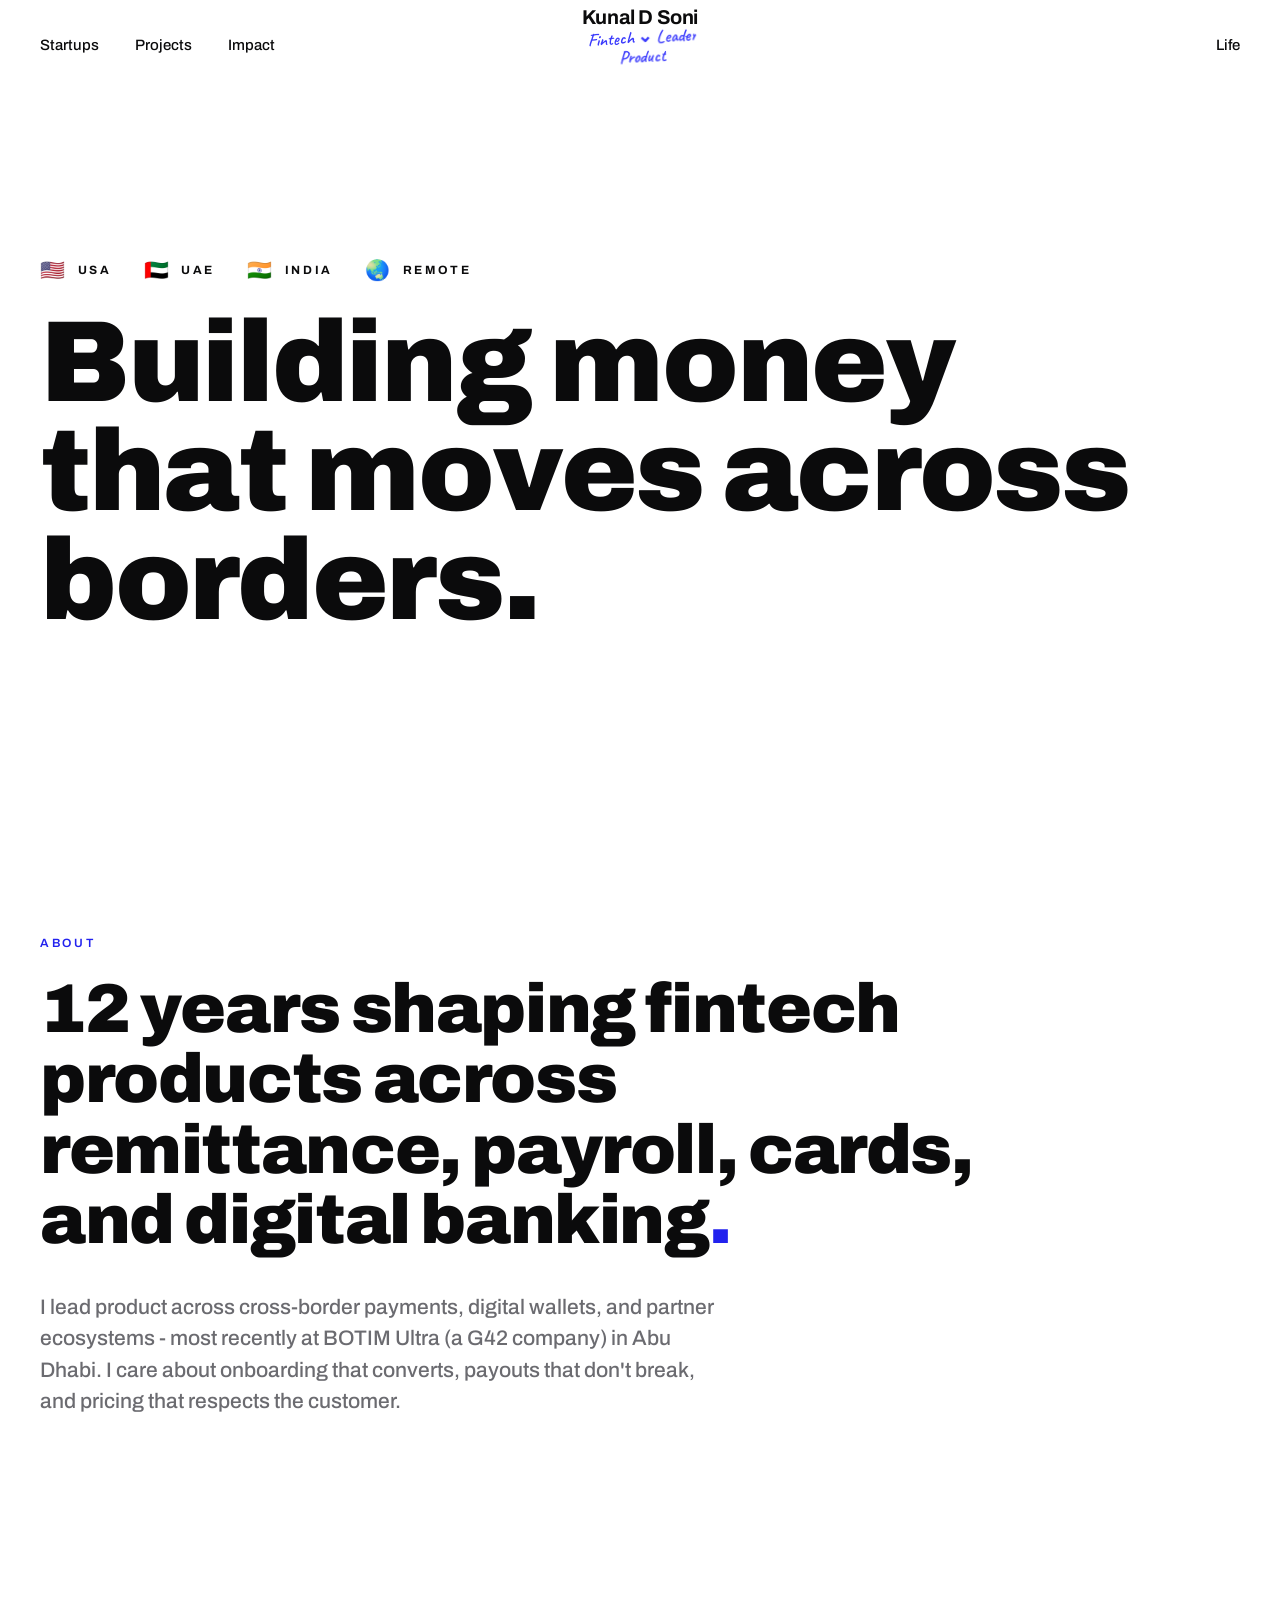
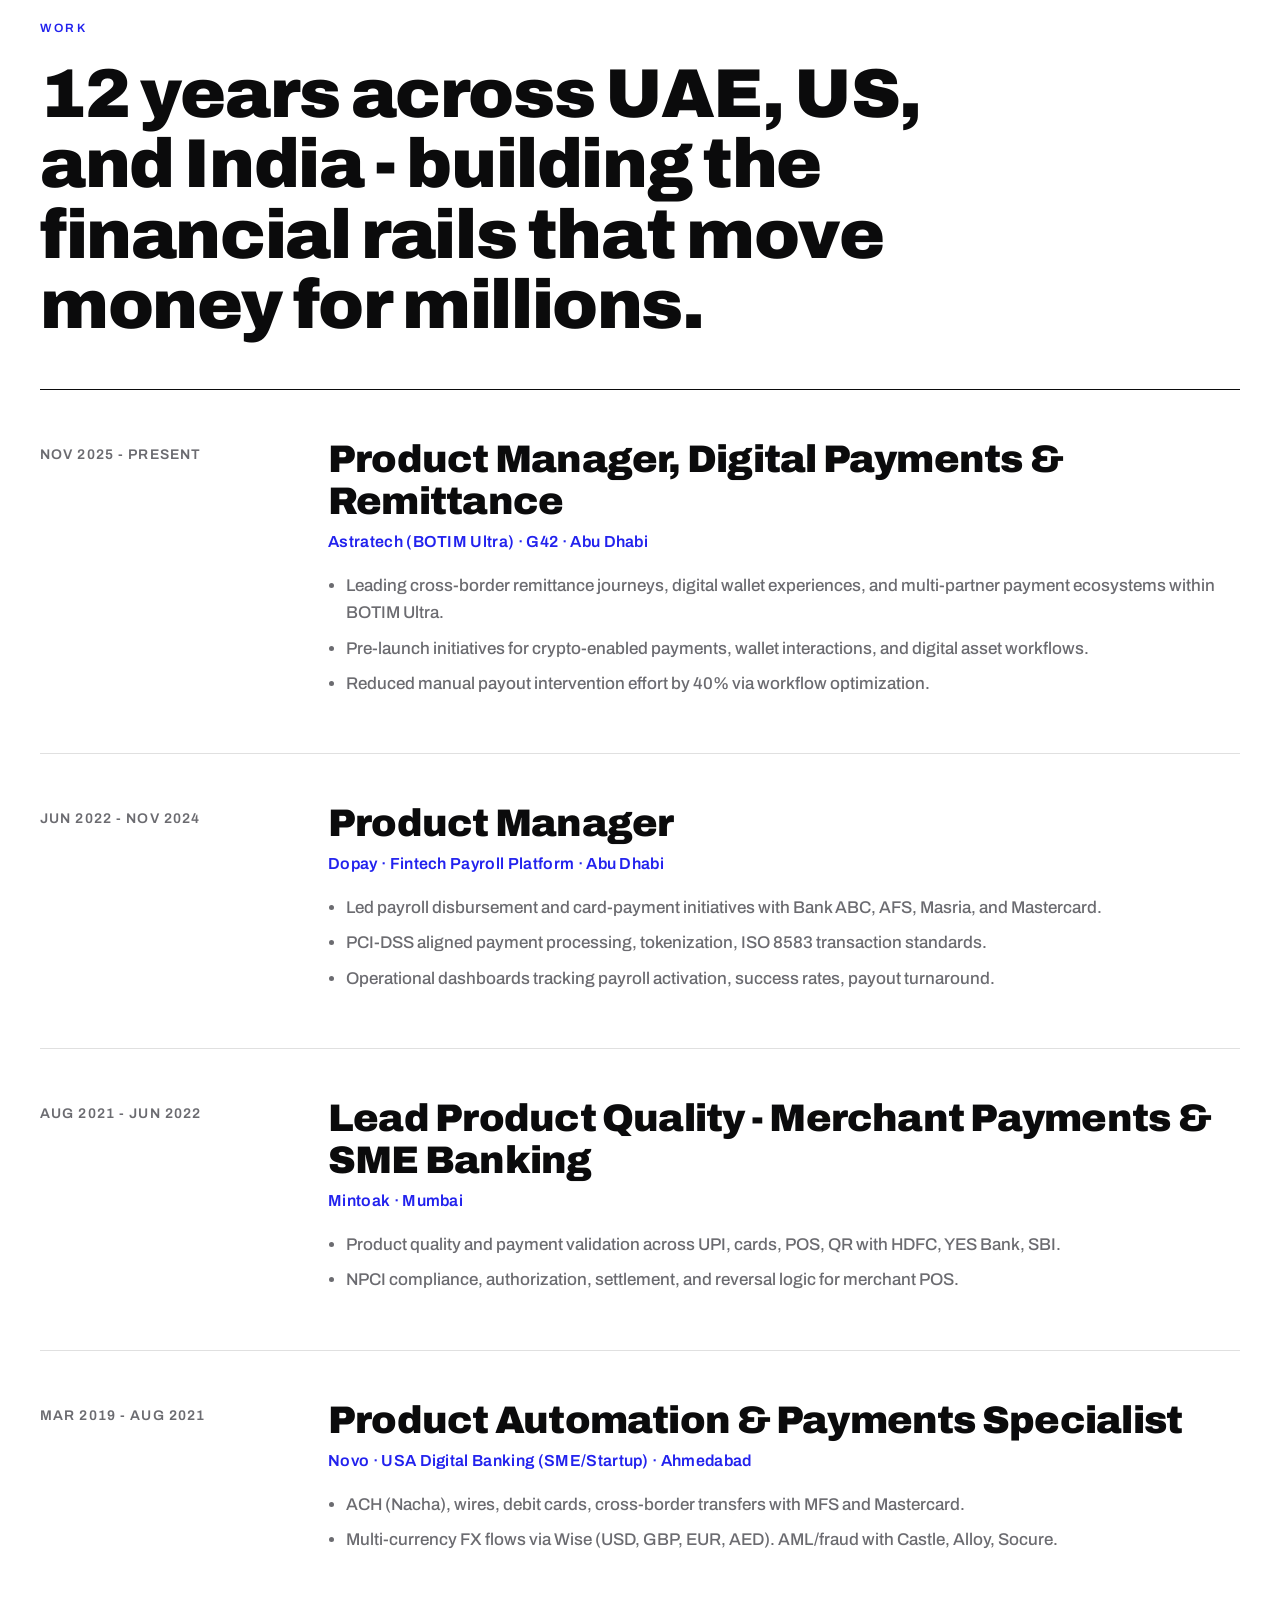
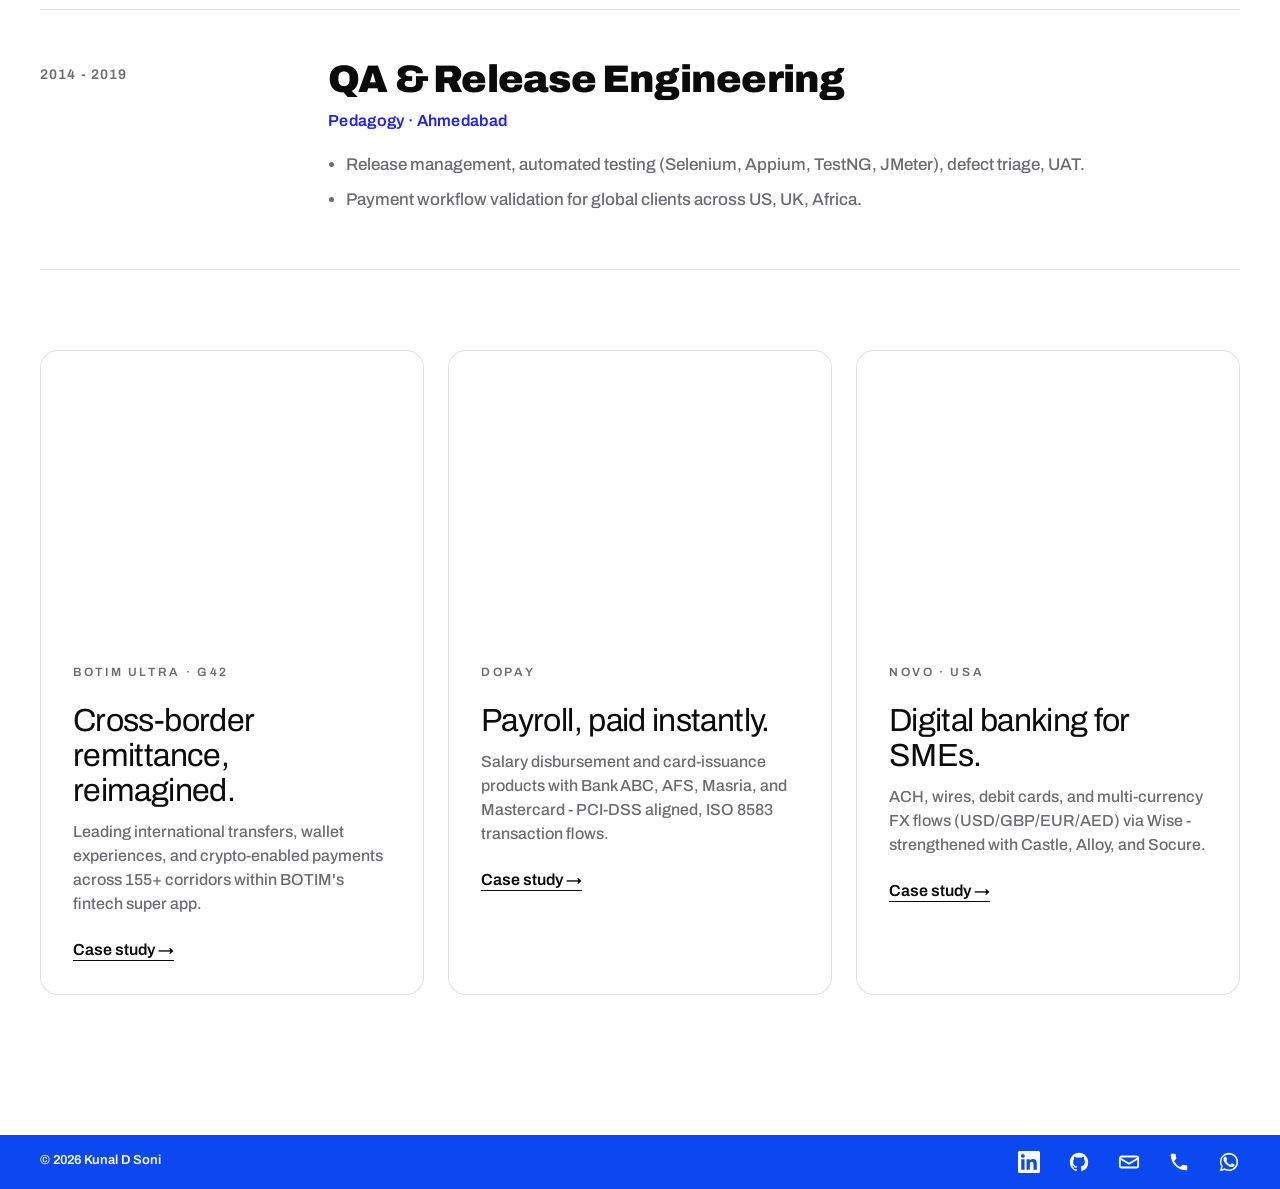
==== commit ccd42688: "Update Life" ====
--- a/index.html
+++ b/index.html
@@ -73,7 +73,7 @@
   <div class="intro__grid">
     <p class="eyebrow dark">About</p>
     <h2 class="display">
-      12 years shaping fintech products across <em>remittance, payroll, cards,</em> and digital banking.
+      12 years shaping fintech products across <em>remittance, payroll, cards,</em> and digital banking<span class="dot">.</span>
     </h2>
     <p class="lede">
       I lead product across cross-border payments, digital wallets, and partner ecosystems -
--- a/styles.css
+++ b/styles.css
@@ -171,6 +171,7 @@
   margin:18px 0 36px;
 }
 .display.light{color:#fff}
+.dot{color:var(--accent)}
 .lede{font-size:21px;line-height:1.5;color:var(--muted);max-width:680px}
 
 /* ---------- CARDS ---------- */
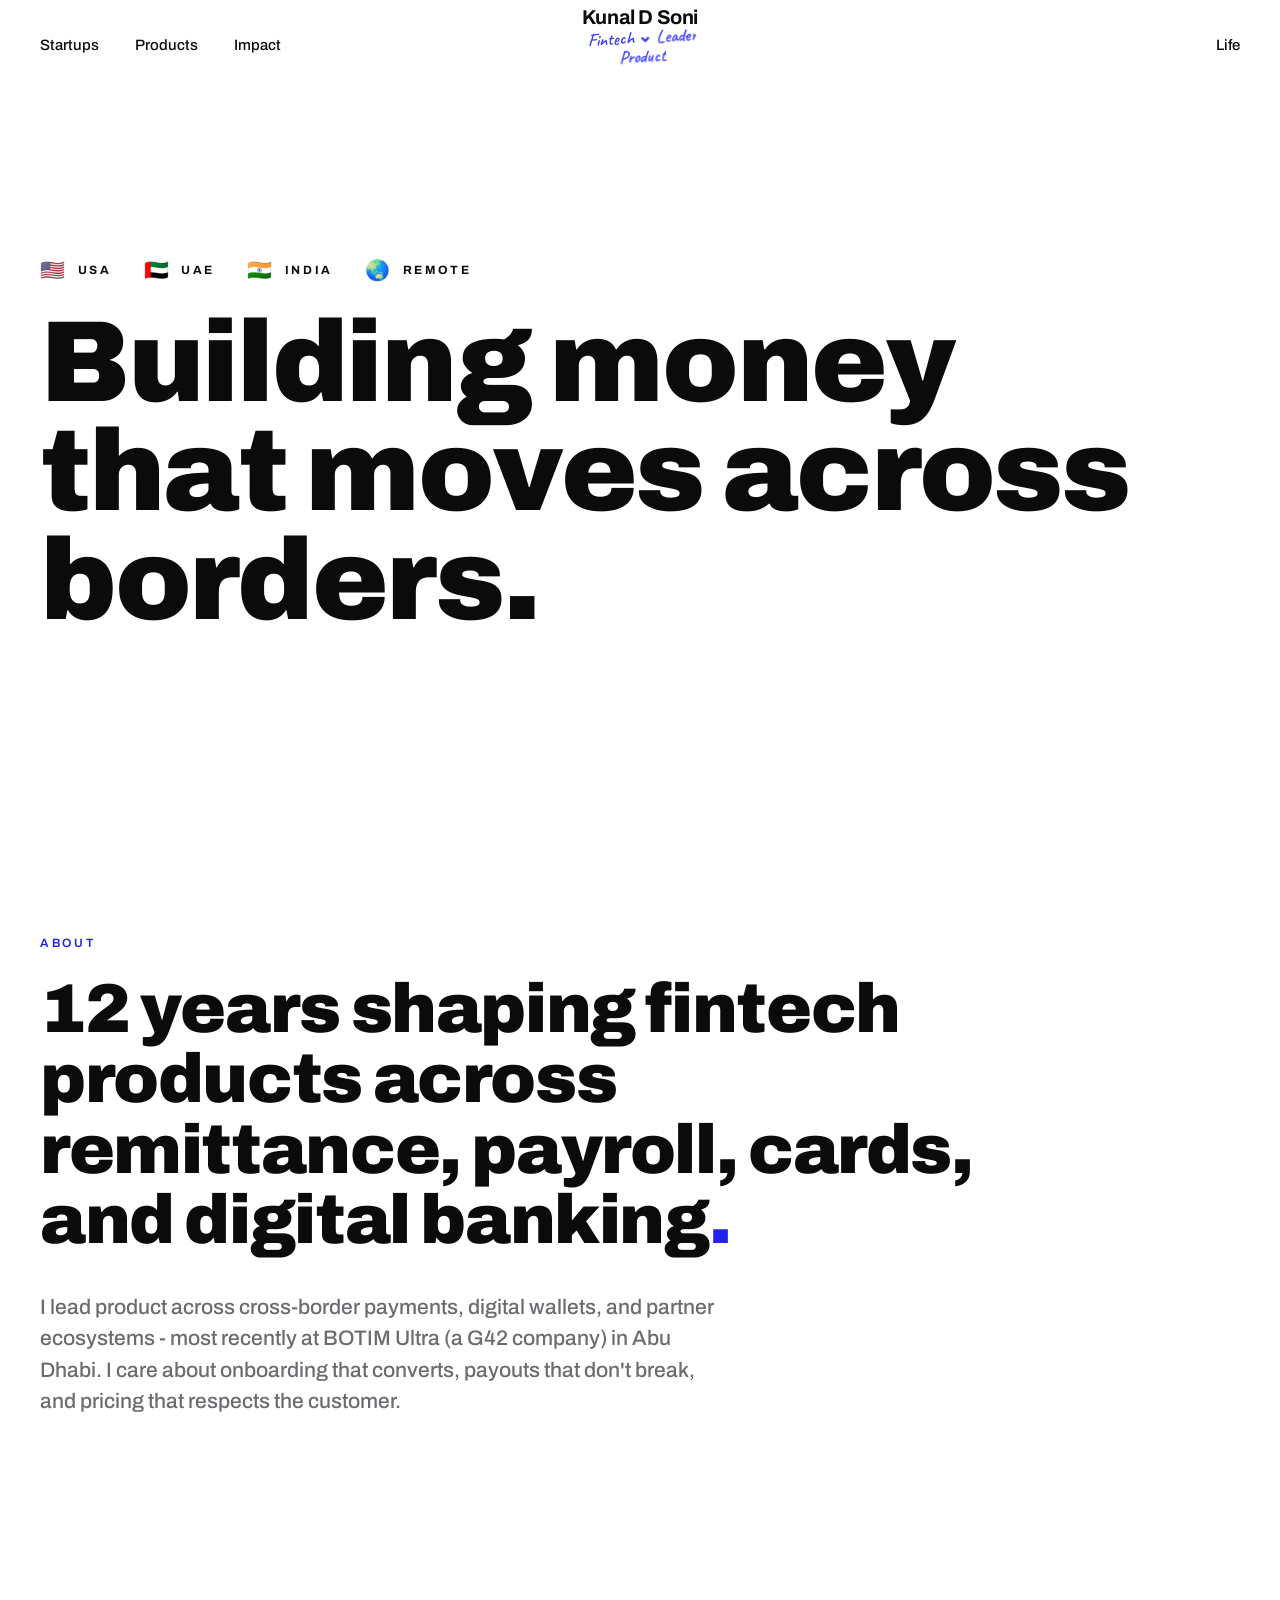
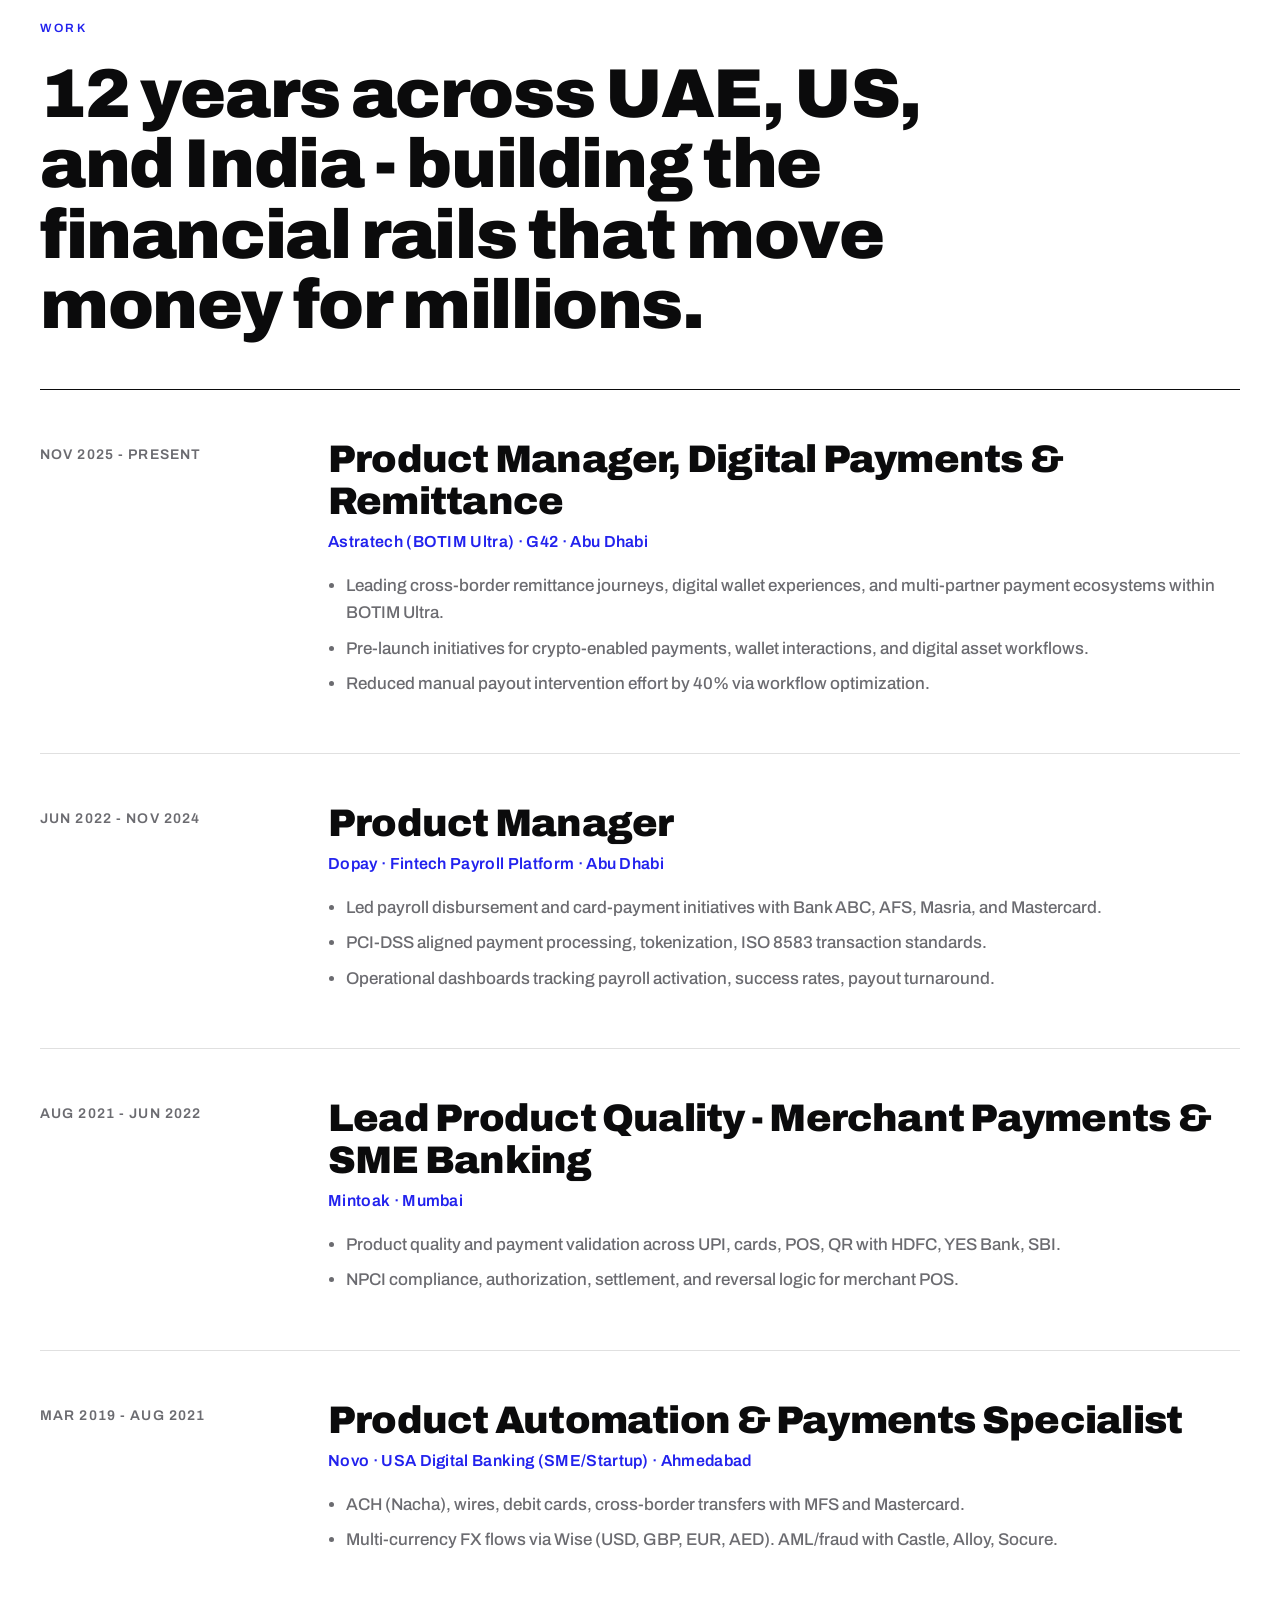
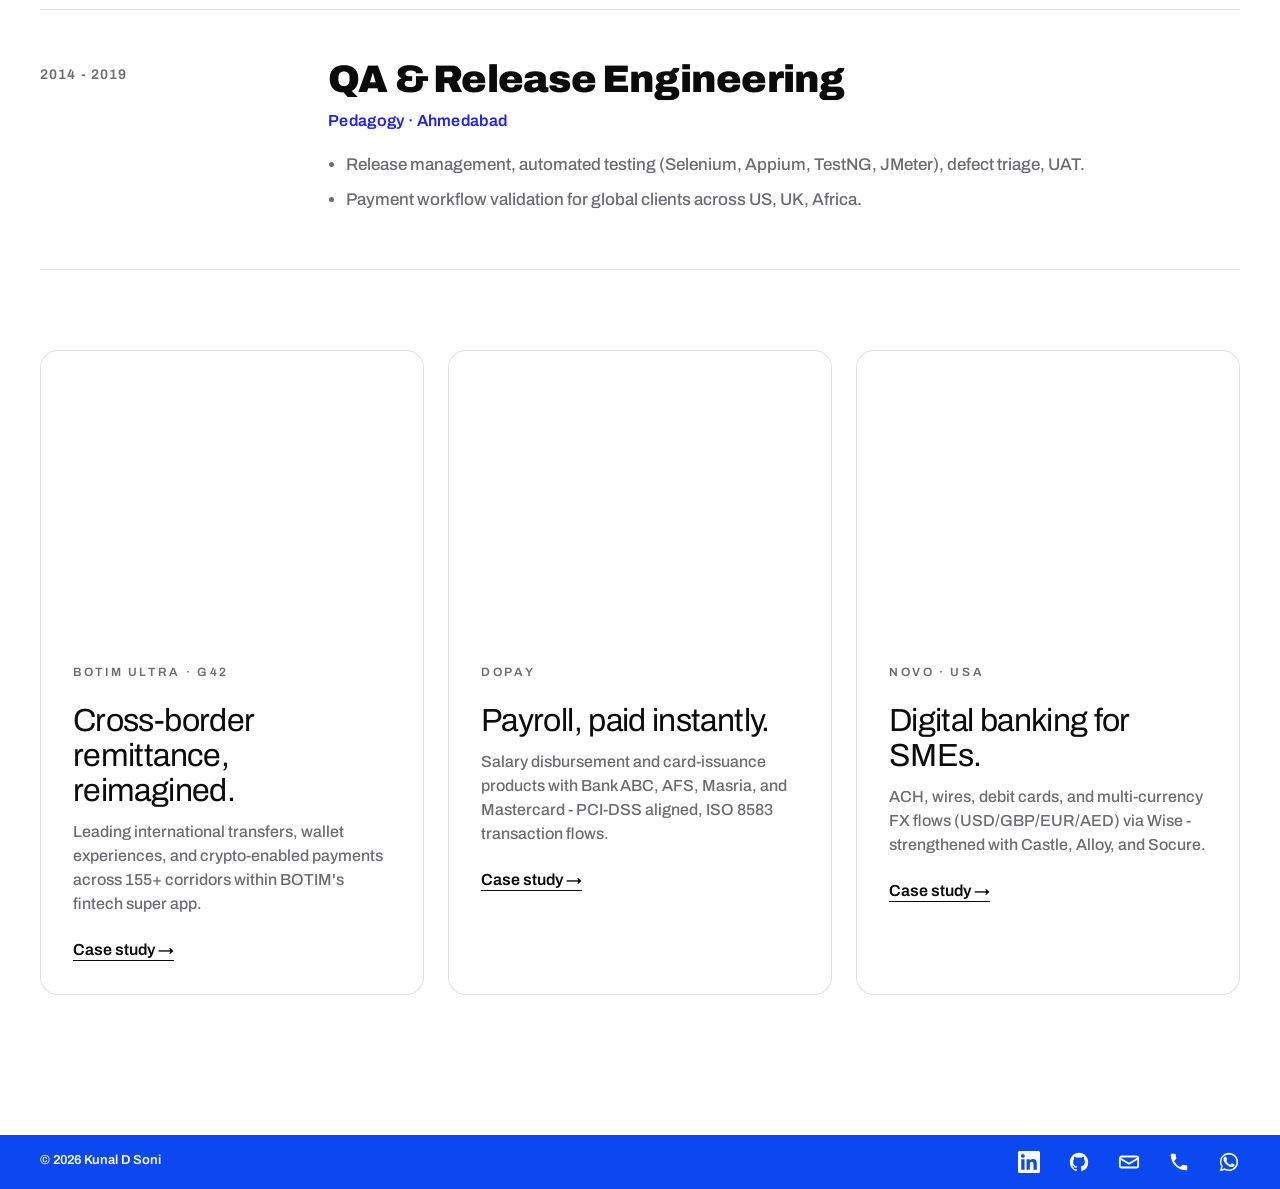
==== commit e685bc55: "ADDED PRODUCTS" ====
--- a/index.html
+++ b/index.html
@@ -31,14 +31,14 @@
     <span class="has-submenu has-submenu--left">
       <a href="startups.html">Startups</a>
       <span class="submenu" role="menu">
-        <a href="startups.html#botim"><span class="submenu__num">01</span><span class="submenu__word">Botim</span></a>
+        <a href="startups.html#botim"><span class="submenu__num">01</span><span class="submenu__word">Astratech</span></a>
         <a href="startups.html#dopay"><span class="submenu__num">02</span><span class="submenu__word">Dopay</span></a>
         <a href="startups.html#mintoak"><span class="submenu__num">03</span><span class="submenu__word">Mintoak</span></a>
         <a href="startups.html#novo"><span class="submenu__num">04</span><span class="submenu__word">Novo</span></a>
         <a href="startups.html#pedagogy"><span class="submenu__num">05</span><span class="submenu__word">Pedagogy</span></a>
       </span>
     </span>
-    <a href="projects.html">Projects</a>
+    <a href="products.html">Products</a>
     <a href="impact.html">Impact</a>
   </nav>
   <nav class="nav__links nav__links--right">
--- a/styles.css
+++ b/styles.css
@@ -172,6 +172,8 @@
 }
 .display.light{color:#fff}
 .dot{color:var(--accent)}
+.nowrap-md{white-space:nowrap;width:max-content;margin-left:auto;margin-right:auto;max-width:100%}
+@media (max-width:900px){.nowrap-md{white-space:normal;width:auto}}
 .lede{font-size:21px;line-height:1.5;color:var(--muted);max-width:680px}
 
 /* ---------- CARDS ---------- */
@@ -305,8 +307,8 @@
 
 .projects{display:flex;flex-direction:column;border-top:1px solid var(--ink)}
 .proj{padding:56px 0;border-bottom:1px solid var(--line)}
-.proj h3{font-family:'Archivo',sans-serif;font-weight:900;font-size:clamp(36px,5vw,64px);line-height:1.05;letter-spacing:-.025em;margin:8px 0 18px;max-width:18ch}
-.proj p:not(.tag){font-size:19px;color:var(--muted);max-width:75ch;line-height:1.6}
+.proj h3{font-family:'Archivo',sans-serif;font-weight:900;font-size:clamp(36px,5vw,64px);line-height:1.05;letter-spacing:-.025em;margin:8px auto 18px;max-width:18ch}
+.proj p:not(.tag){font-size:19px;color:var(--muted);max-width:75ch;line-height:1.6;margin-left:auto;margin-right:auto}
 
 .stats--page{padding:60px 0;grid-template-columns:repeat(3,1fr)}
 .impact-story{margin:8px auto 0;padding-top:48px;border-top:1px solid var(--line);max-width:900px}
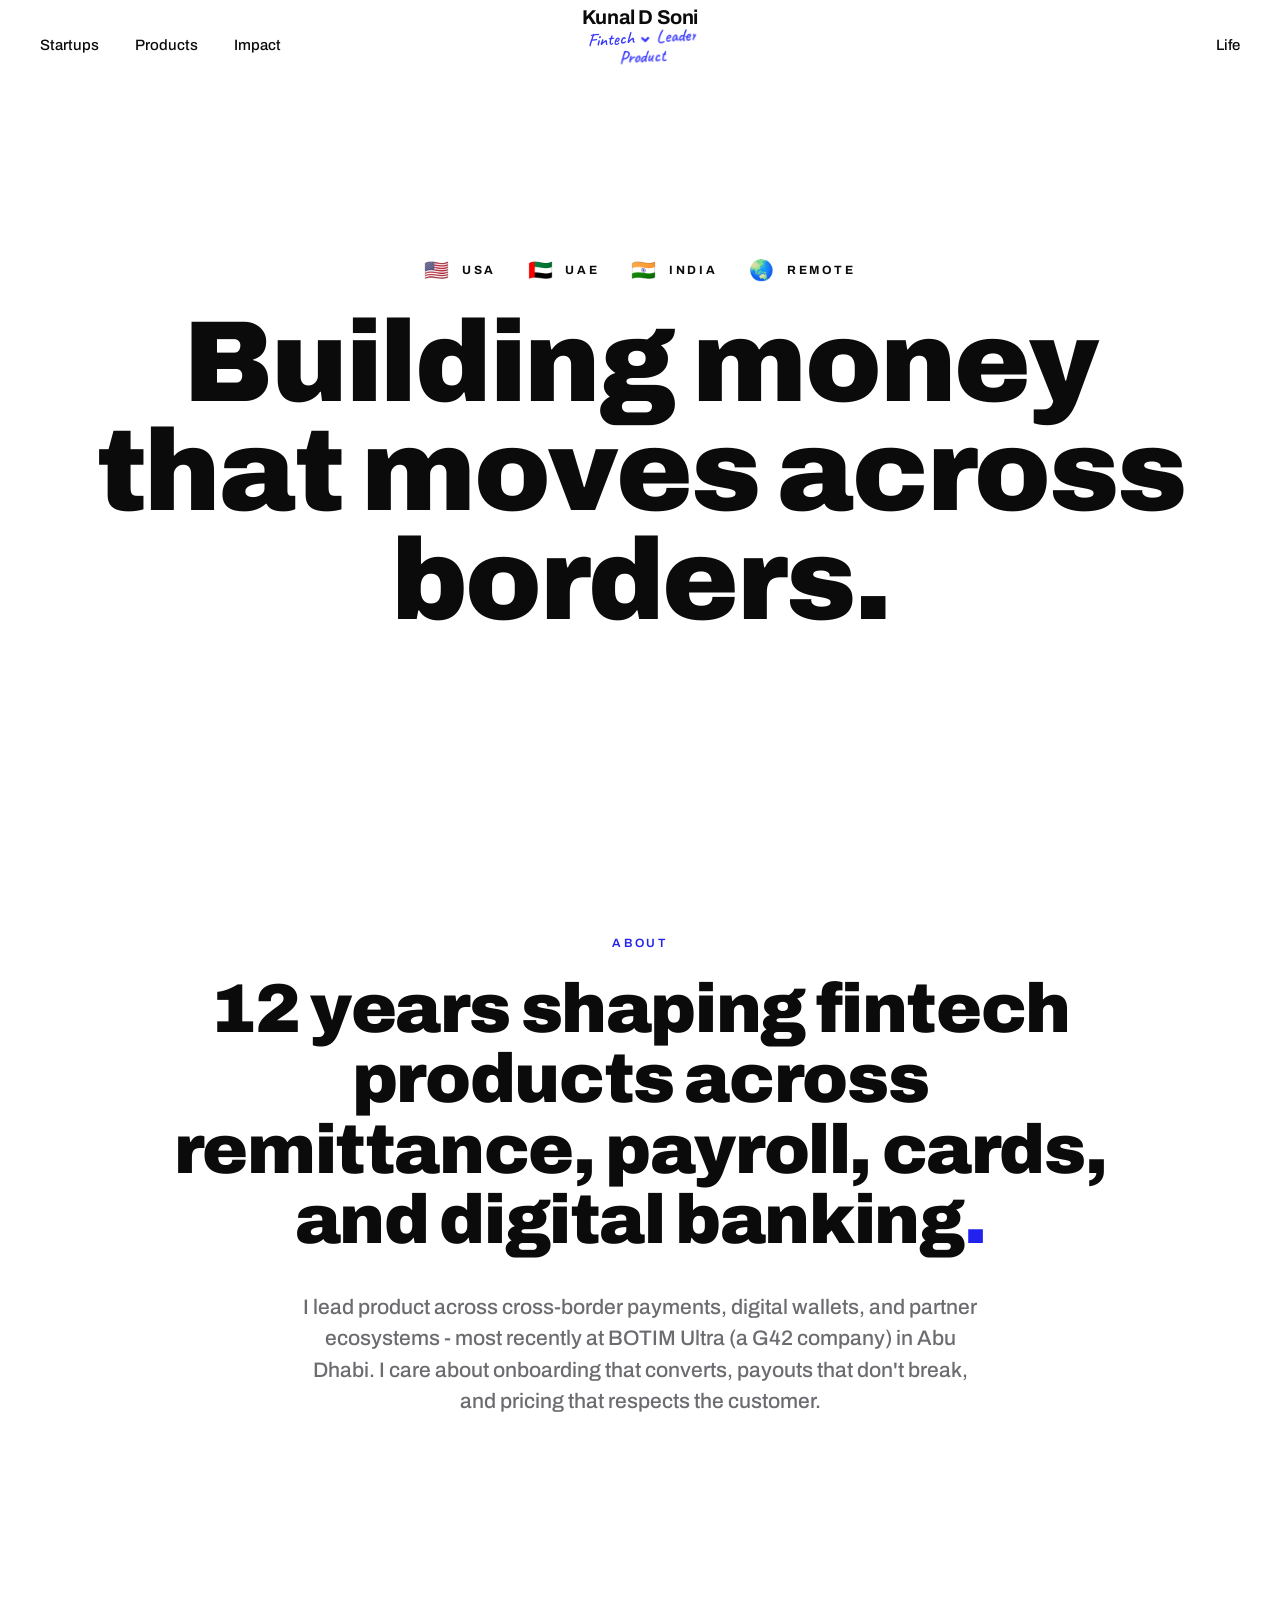
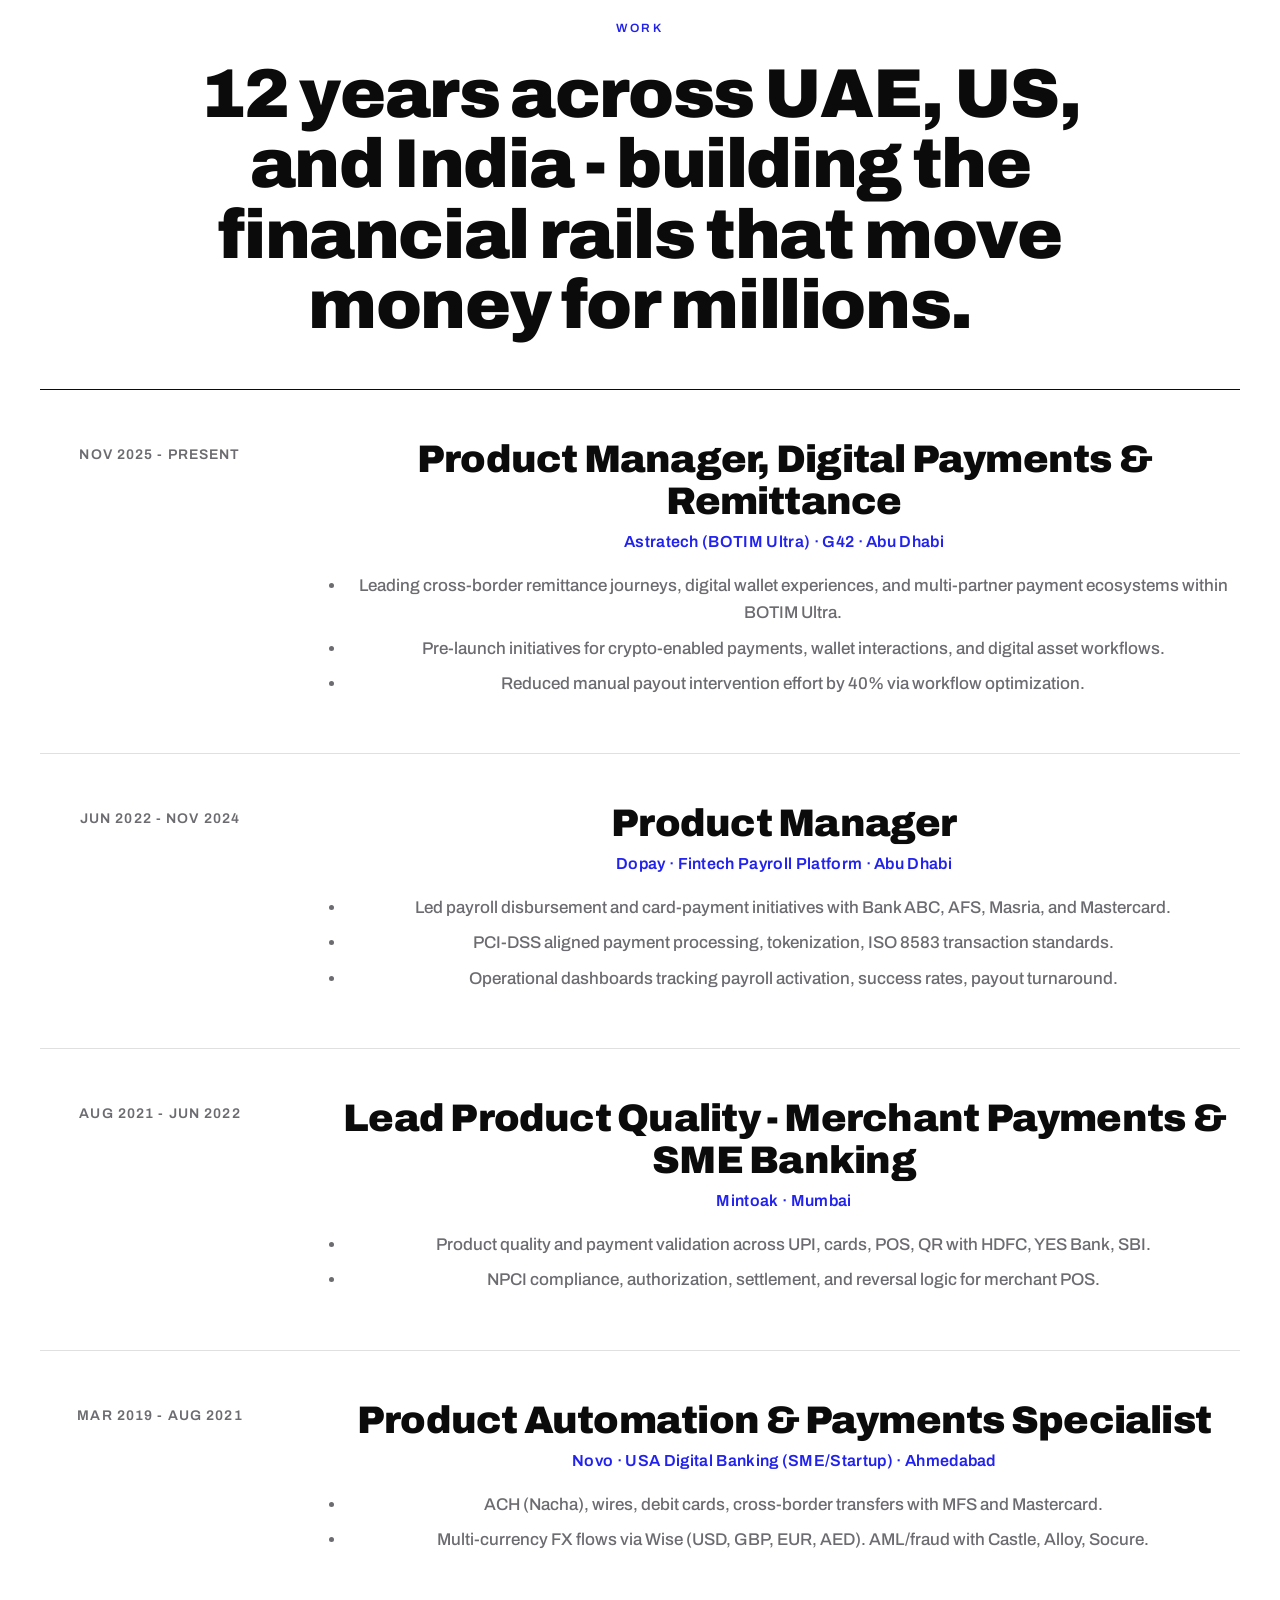
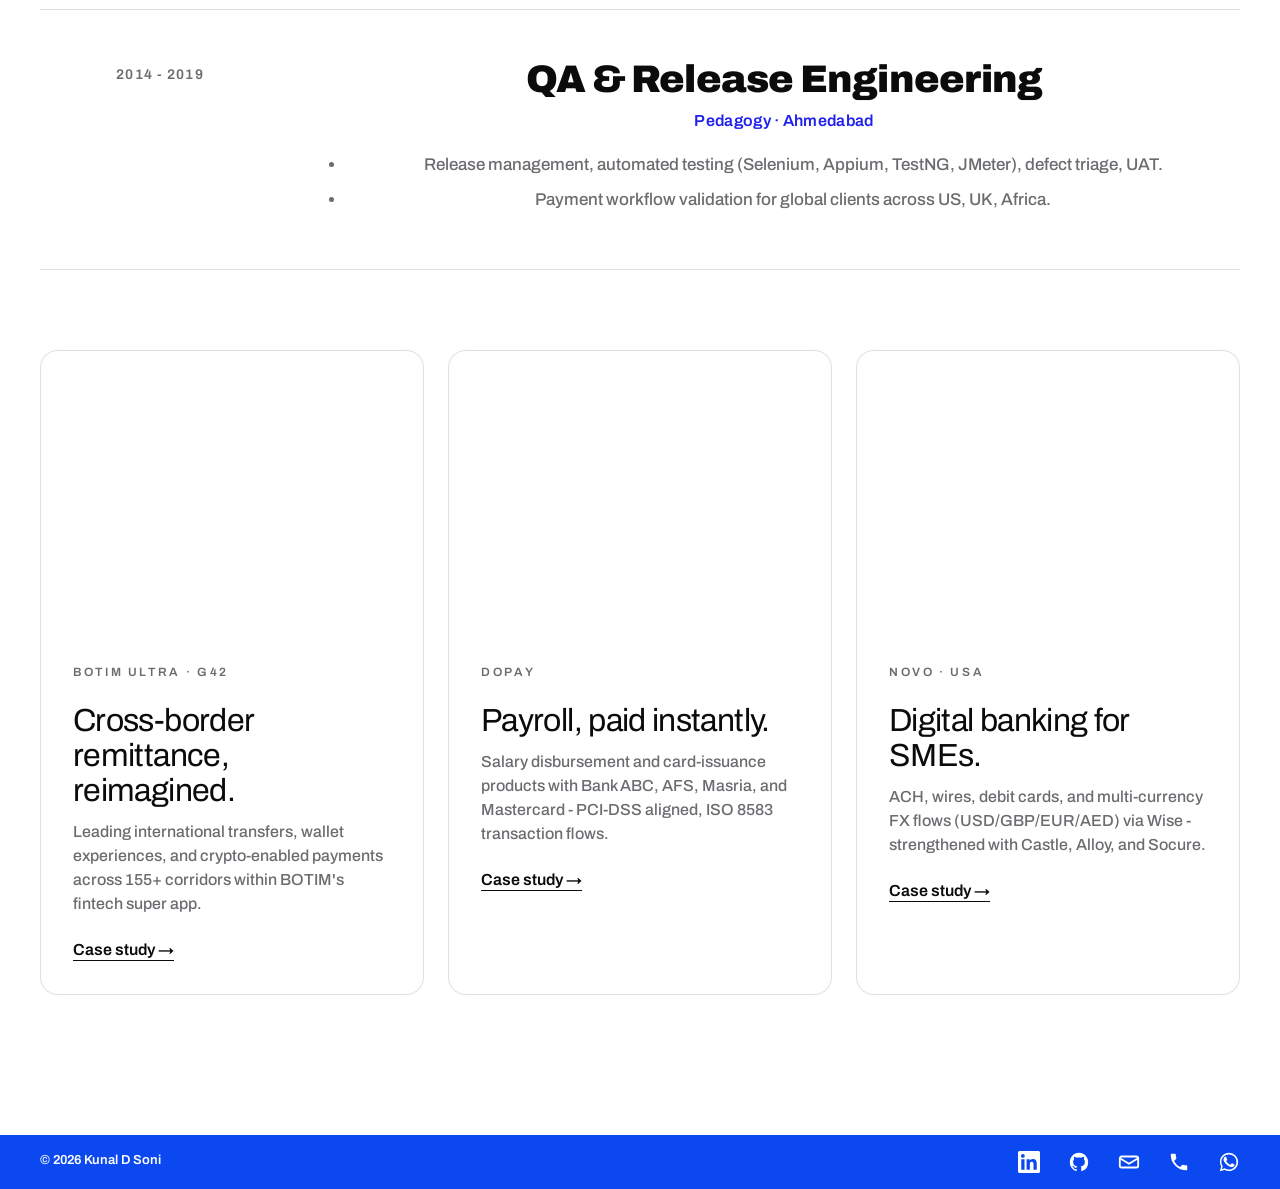
==== commit 450c140d: "update" ====
--- a/index.html
+++ b/index.html
@@ -38,7 +38,7 @@
         <a href="startups.html#pedagogy"><span class="submenu__num">05</span><span class="submenu__word">Pedagogy</span></a>
       </span>
     </span>
-    <a href="products.html">Products</a>
+    <span class="has-submenu has-submenu--left"><a href="products.html">Products</a><span class="submenu" role="menu"><a href="products.html#botim"><span class="submenu__num">01</span><span class="submenu__word">BOTIM</span></a><a href="products.html#dopay-retail"><span class="submenu__num">02</span><span class="submenu__word">Dopay Retail</span></a><a href="products.html#dopay-business"><span class="submenu__num">03</span><span class="submenu__word">Dopay Business</span></a><a href="products.html#hdfc"><span class="submenu__num">04</span><span class="submenu__word">HDFC</span></a><a href="products.html#novo"><span class="submenu__num">05</span><span class="submenu__word">Novo</span></a></span></span>
     <a href="impact.html">Impact</a>
   </nav>
   <nav class="nav__links nav__links--right">
--- a/styles.css
+++ b/styles.css
@@ -11,7 +11,7 @@
 }
 *{box-sizing:border-box}
 html,body{margin:0;padding:0}
-html{scroll-behavior:smooth;scroll-padding-top:130px}
+html{scroll-behavior:smooth;scroll-padding-top:90px}
 body{
   font-family:'Archivo',system-ui,sans-serif;
   background:var(--paper);
@@ -162,8 +162,9 @@
 @keyframes scroll{to{transform:translateX(-50%)}}
 
 /* ---------- INTRO ---------- */
-.intro{padding:160px 40px 100px;max-width:var(--maxw);margin:0 auto}
-.intro__grid{max-width:980px}
+.intro{padding:160px 40px 100px;max-width:var(--maxw);margin:0 auto;text-align:center}
+.intro__grid{max-width:980px;margin:0 auto}
+.intro .lede{margin-left:auto;margin-right:auto}
 .display{
   font-family:'Archivo',sans-serif;font-weight:900;
   font-size:clamp(40px, 5.4vw, 78px);
@@ -294,9 +295,9 @@
 .page__head .locale-row{margin:24px 0 0;padding-bottom:0}
 .page__head .display{margin-top:16px}
 
-.timeline-wrap{padding:80px 40px 80px}
+.timeline-wrap{padding:80px 40px 80px;text-align:center}
 .timeline-wrap__inner{max-width:var(--maxw);margin:0 auto}
-.timeline-wrap .display{margin-bottom:48px;max-width:1000px}
+.timeline-wrap .display{margin-bottom:48px;max-width:1000px;margin-left:auto;margin-right:auto}
 .timeline{display:flex;flex-direction:column;gap:0;border-top:1px solid var(--ink)}
 .job{display:grid;grid-template-columns:240px 1fr;gap:48px;padding:48px 0;border-bottom:1px solid var(--line)}
 .job__when{font-size:14px;letter-spacing:.08em;text-transform:uppercase;color:var(--muted);font-weight:600;padding-top:6px}
@@ -537,7 +538,8 @@
   text-transform:uppercase;
 }
 .locale-row--hero{color:#fff;margin:-8px 0 24px}
-.hero--plain{background:#fff;color:var(--ink);height:auto;min-height:0;padding:180px 0 100px;align-items:flex-start}
+.hero--plain{background:#fff;color:var(--ink);height:auto;min-height:0;padding:180px 0 100px;align-items:center;text-align:center}
+.hero--plain .locale-row{justify-content:center}
 .hero--plain .eyebrow{color:var(--accent);opacity:1;margin:0 0 22px}
 .hero--plain .locale-row{color:var(--ink);margin:0 0 28px}
 .hero--plain .hero__title{color:var(--ink)}
